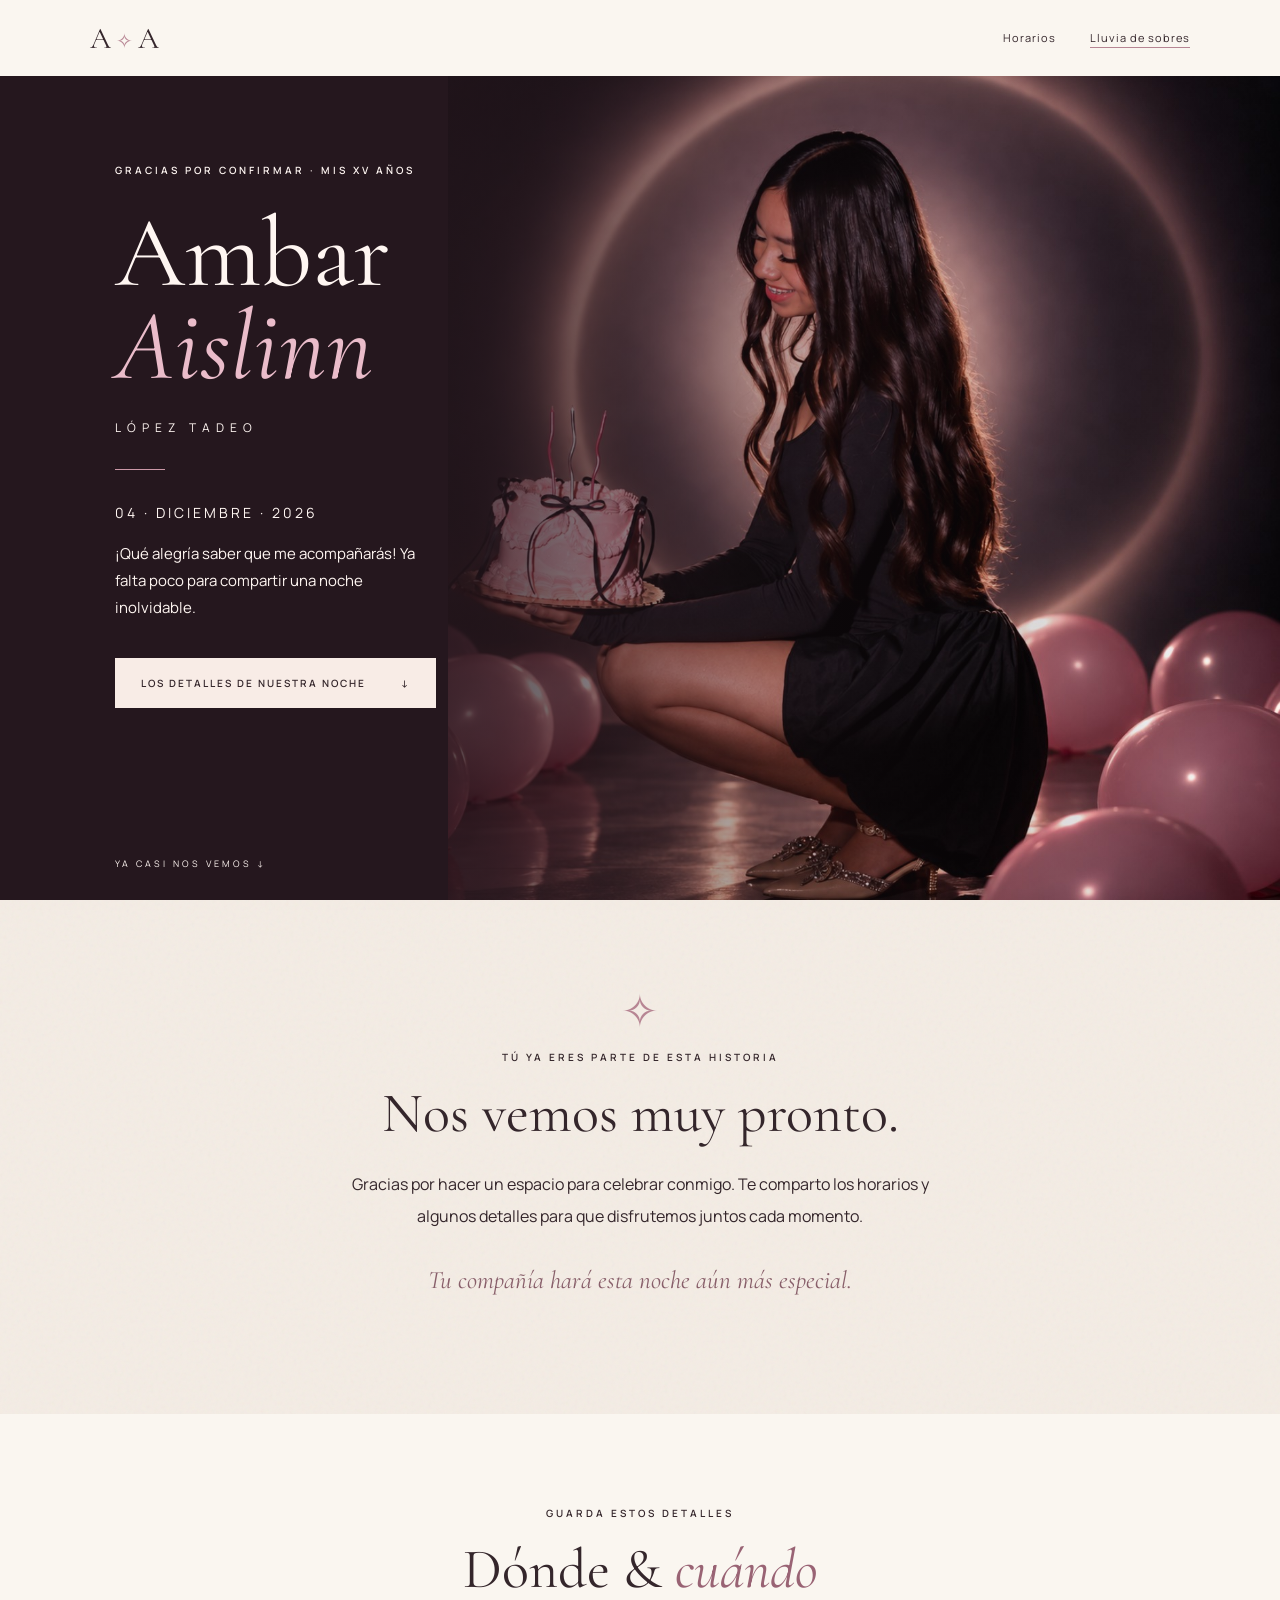
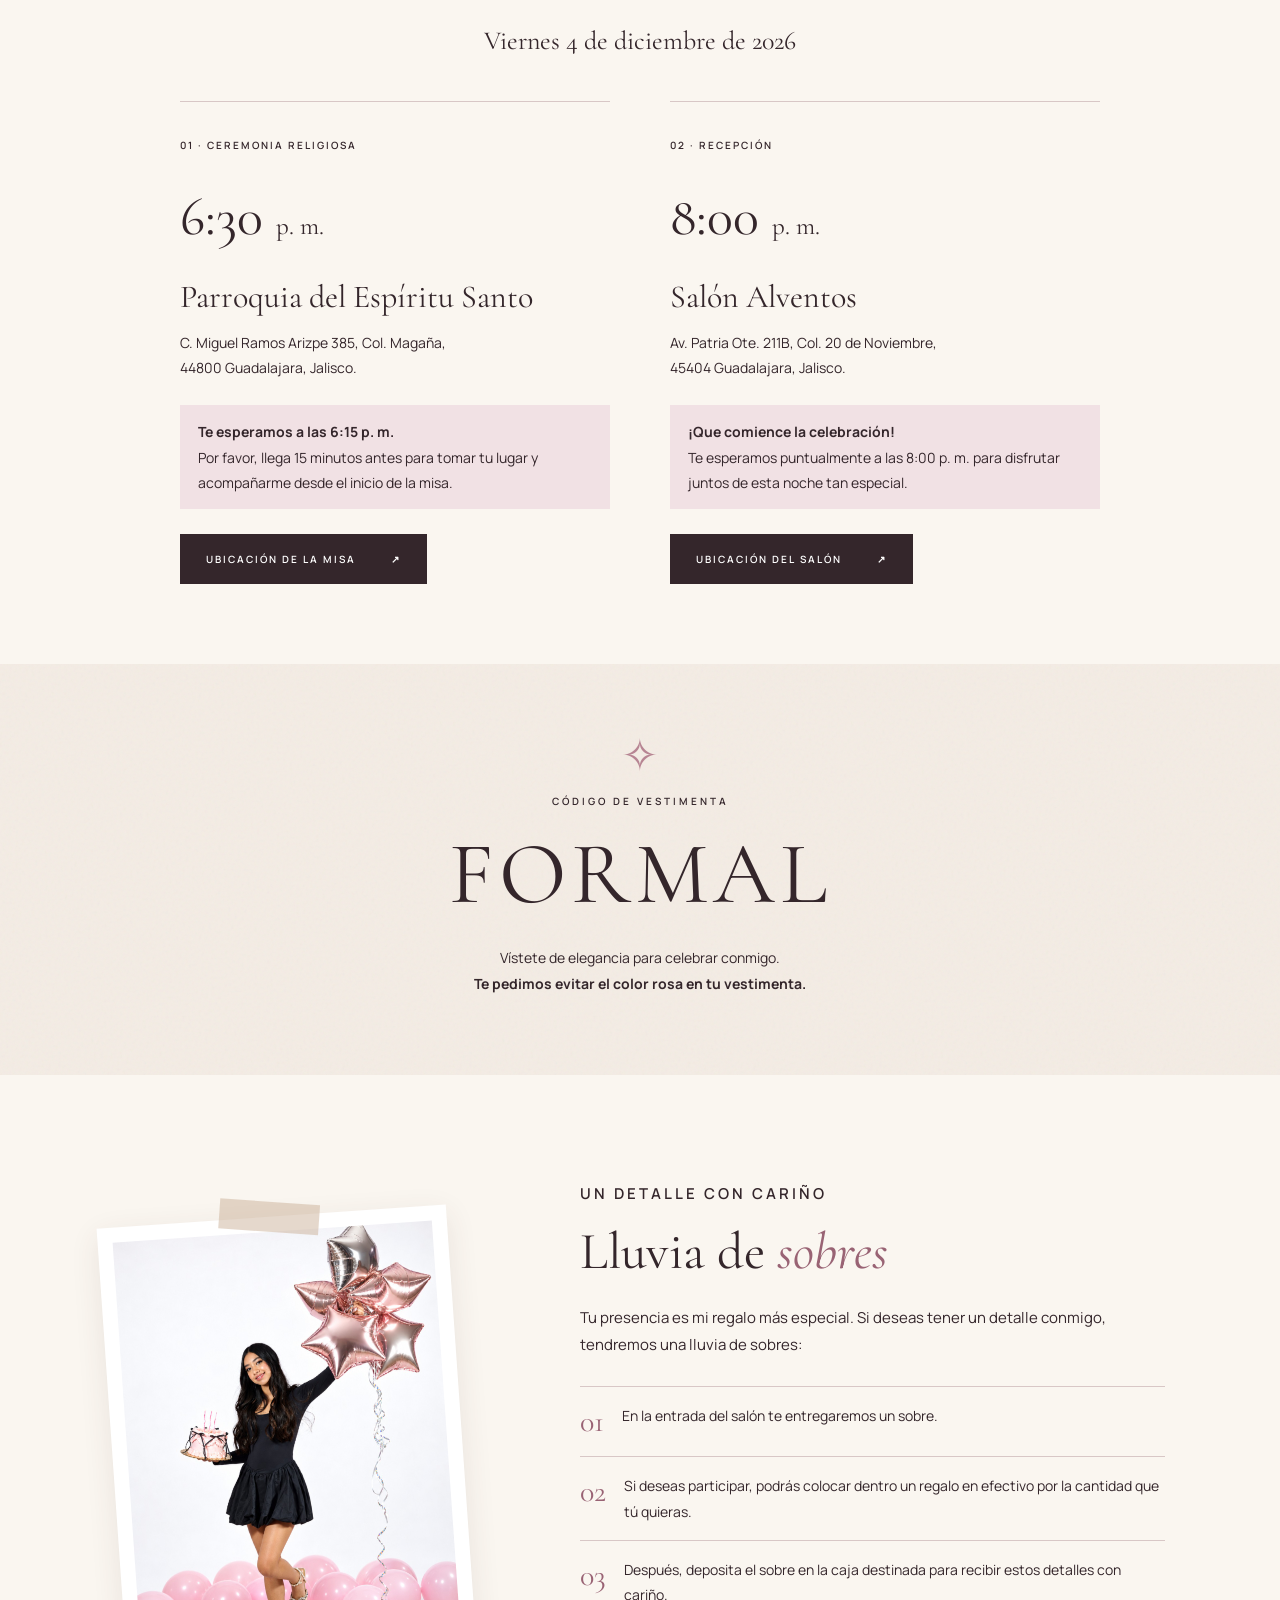
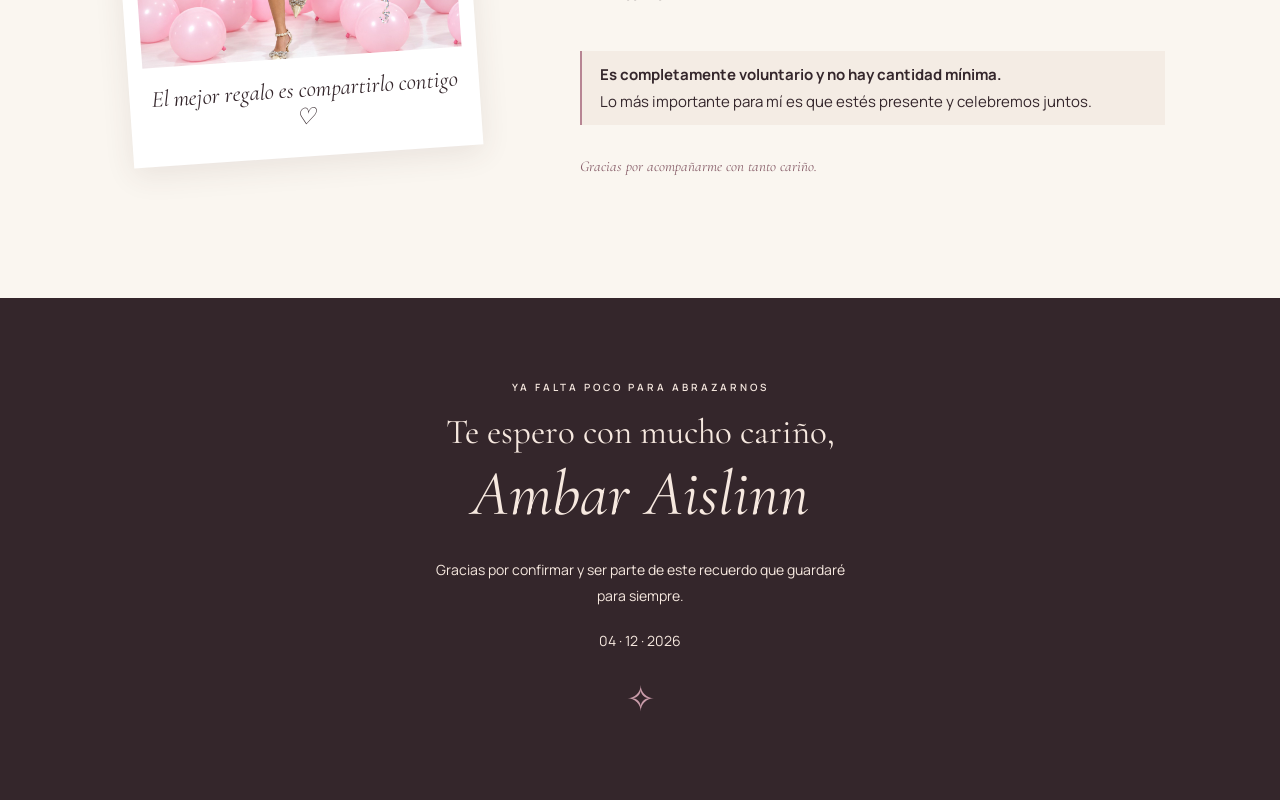
==== confirmados.html @ 18420cc1 "Agrega página independiente con detalles para invitados confirmados" ====
<!doctype html>
<html lang="es">
<head>
<meta charset="utf-8">
<meta name="viewport" content="width=device-width,initial-scale=1">
<title>Ya falta poco · XV de Ambar Aislinn</title>
<meta name="description" content="Gracias por confirmar. Horarios, ubicaciones y detalles para acompañar a Ambar Aislinn el 4 de diciembre de 2026.">
<meta name="robots" content="noindex,nofollow">
<link rel="stylesheet" href="style.css">
<style>
.hero{min-height:680px;max-height:900px}.hero-copy{padding-top:75px}.hero h1{font-size:100px}.hero-note{max-width:320px;font-size:15px}.guide-intro{max-width:620px;margin:auto}.schedule{max-width:1100px;margin:auto;padding:80px 7%}.schedule-heading{text-align:center}.venues{display:grid;grid-template-columns:1fr 1fr;gap:60px;margin-top:45px}.venue{border-top:1px solid #d8c7c6;padding-top:24px}.time{font:54px/1.1 'Cormorant Garamond',Georgia,serif;margin:14px 0}.time span{font-size:25px}.arrival{background:#f1e1e4;padding:14px 18px;margin:25px 0}.dress{padding:65px 24px;text-align:center}.dress h2{font-size:clamp(58px,10vw,88px);letter-spacing:5px}.envelopes{display:grid;grid-template-columns:.8fr 1.2fr;align-items:center;gap:75px;padding:90px max(7%,calc((100vw - 1050px)/2))}.envelopes h2{font-size:52px}.envelopes .polaroid{max-width:350px}.envelope-copy p{font-size:15px}.steps{list-style:none;padding:0;margin:28px 0;counter-reset:step}.steps li{counter-increment:step;display:flex;gap:18px;padding:16px 0;border-top:1px solid #d8c7c6}.steps li:before{content:'0' counter(step);font:30px 'Cormorant Garamond',Georgia,serif;color:#996374}.voluntary{border-left:2px solid #b78593;padding:10px 18px;background:#f4ece4}.closing-note{max-width:420px;margin:20px auto}.skip{position:absolute;left:10px;top:-100px;z-index:10;background:#fff;padding:10px}.skip:focus{top:10px}
@media(max-width:700px){nav a:first-child{display:inline}.hero{min-height:740px}.hero h1{font-size:76px}.hero-copy{padding:0 8%;bottom:75px}.hero-note{font-size:14px}.schedule{padding:60px 25px}.venues{grid-template-columns:1fr;gap:35px;margin-top:30px}.schedule h2{font-size:43px}.envelopes{grid-template-columns:1fr;padding:65px 25px;gap:55px}.envelopes h2{font-size:44px}.envelopes .polaroid{max-width:270px}.envelope-copy{text-align:left}.dress{padding:55px 24px}.hero .date{letter-spacing:2px}}
</style>
</head>
<body>
<a href="#contenido" class="skip">Saltar al contenido</a>
<header><a class="monogram" href="#inicio" aria-label="Ambar Aislinn, inicio">A<span aria-hidden="true">✧</span>A</a><nav aria-label="Detalles de la celebración"><a href="#horarios">Horarios</a><a href="#sobres">Lluvia de sobres</a></nav></header>
<main id="contenido">
<section class="hero" id="inicio">
<img src="assets/new-02-139442.png" alt="Ambar con su pastel de cumpleaños entre globos rosas" fetchpriority="high">
<div class="hero-shade"></div>
<div class="hero-copy"><p class="eyebrow">GRACIAS POR CONFIRMAR · MIS XV AÑOS</p><h1>Ambar<br><i>Aislinn</i></h1><p class="surname">LÓPEZ TADEO</p><div class="rule"></div><p class="date">04 · DICIEMBRE · 2026</p><p class="hero-note">¡Qué alegría saber que me acompañarás! Ya falta poco para compartir una noche inolvidable.</p><a class="button pale" href="#horarios">LOS DETALLES DE NUESTRA NOCHE <span aria-hidden="true">↓</span></a></div>
<a class="scroll" href="#bienvenida">YA CASI NOS VEMOS ↓</a>
</section>
<section class="intro paper" id="bienvenida"><div class="guide-intro"><span class="star" aria-hidden="true">✧</span><p class="eyebrow">TÚ YA ERES PARTE DE ESTA HISTORIA</p><h2>Nos vemos muy pronto.</h2><p class="prose">Gracias por hacer un espacio para celebrar conmigo. Te comparto los horarios y algunos detalles para que disfrutemos juntos cada momento.</p><p class="hand">Tu compañía hará esta noche aún más especial.</p></div></section>
<section class="schedule" id="horarios" aria-labelledby="horarios-title">
<div class="schedule-heading"><p class="eyebrow">GUARDA ESTOS DETALLES</p><h2 id="horarios-title">Dónde &amp; <i>cuándo</i></h2><p class="big-date">Viernes 4 de diciembre de 2026</p></div>
<div class="venues">
<article class="venue"><p class="eyebrow">01 · CEREMONIA RELIGIOSA</p><p class="time">6:30 <span>p. m.</span></p><h3>Parroquia del Espíritu Santo</h3><p>C. Miguel Ramos Arizpe 385, Col. Magaña,<br>44800 Guadalajara, Jalisco.</p><p class="arrival"><strong>Te esperamos a las 6:15 p. m.</strong><br>Por favor, llega 15 minutos antes para tomar tu lugar y acompañarme desde el inicio de la misa.</p><a class="button dark" href="https://maps.app.goo.gl/hG8f8bW8Mpdmwea76?g_st=iwb" target="_blank" rel="noopener noreferrer" aria-label="Ver ubicación de la Parroquia del Espíritu Santo">UBICACIÓN DE LA MISA <span aria-hidden="true">↗</span></a></article>
<article class="venue"><p class="eyebrow">02 · RECEPCIÓN</p><p class="time">8:00 <span>p. m.</span></p><h3>Salón Alventos</h3><p>Av. Patria Ote. 211B, Col. 20 de Noviembre,<br>45404 Guadalajara, Jalisco.</p><p class="arrival"><strong>¡Que comience la celebración!</strong><br>Te esperamos puntualmente a las 8:00 p. m. para disfrutar juntos de esta noche tan especial.</p><a class="button dark" href="https://maps.app.goo.gl/Tyvag7RxmKfdYtEX9?g_st=ac" target="_blank" rel="noopener noreferrer" aria-label="Ver ubicación del Salón Alventos">UBICACIÓN DEL SALÓN <span aria-hidden="true">↗</span></a></article>
</div></section>
<section class="dress paper" aria-labelledby="dress-title"><span class="star" aria-hidden="true">✧</span><p class="eyebrow">CÓDIGO DE VESTIMENTA</p><h2 id="dress-title">FORMAL</h2><p>Vístete de elegancia para celebrar conmigo.<br><strong>Te pedimos evitar el color rosa en tu vestimenta.</strong></p></section>
<section class="envelopes" id="sobres" aria-labelledby="sobres-title">
<div class="polaroid"><img src="assets/new-06-139444.png" alt="Ambar con su pastel y globos de estrellas" loading="lazy"><span>El mejor regalo es compartirlo contigo ♡</span></div>
<div class="envelope-copy"><p class="eyebrow">UN DETALLE CON CARIÑO</p><h2 id="sobres-title">Lluvia de <i>sobres</i></h2><p>Tu presencia es mi regalo más especial. Si deseas tener un detalle conmigo, tendremos una lluvia de sobres:</p>
<ol class="steps"><li><span>En la entrada del salón te entregaremos un sobre.</span></li><li><span>Si deseas participar, podrás colocar dentro un regalo en efectivo por la cantidad que tú quieras.</span></li><li><span>Después, deposita el sobre en la caja destinada para recibir estos detalles con cariño.</span></li></ol>
<p class="voluntary"><strong>Es completamente voluntario y no hay cantidad mínima.</strong><br>Lo más importante para mí es que estés presente y celebremos juntos.</p>
<p class="hand">Gracias por acompañarme con tanto cariño.</p></div>
</section>
<footer><p class="eyebrow">YA FALTA POCO PARA ABRAZARNOS</p><h2>Te espero con mucho cariño,</h2><p class="signature">Ambar Aislinn</p><p class="closing-note">Gracias por confirmar y ser parte de este recuerdo que guardaré para siempre.</p><p>04 · 12 · 2026</p><span aria-hidden="true">✧</span></footer>
</main>
</body>
</html>
---- style.css ----
@import url('https://fonts.googleapis.com/css2?family=Cormorant+Garamond:ital,wght@0,400;0,500;0,600;1,400;1,500&family=Manrope:wght@400;500;600&display=swap');
:root{--ink:#34262b;--rose:#b78593;--cream:#faf6f0;--pink:#f1e1e4}*{box-sizing:border-box}html{scroll-behavior:smooth;scroll-padding-top:70px}body{margin:0;background:var(--cream);color:var(--ink);font:14px/1.8 'Manrope',sans-serif}a{color:inherit;text-decoration:none}button,input,textarea{font:inherit}button,a,input,textarea{outline-offset:5px}button{cursor:pointer}header{height:76px;display:flex;align-items:center;justify-content:space-between;padding:0 7%;background:var(--cream)}.monogram{font:30px 'Cormorant Garamond',Georgia,serif}.monogram span{font-size:20px;color:var(--rose);padding:0 5px}nav{display:flex;gap:34px;font-size:11px;letter-spacing:1px}nav a:last-child{border-bottom:1px solid var(--rose)}.hero{min-height:800px;height:calc(100svh - 76px);max-height:1100px;position:relative;background:#25171e;color:#fff6f2;overflow:hidden}.hero>img{position:absolute;width:65%;height:100%;right:0;object-fit:cover;object-position:center 40%}.hero-shade{position:absolute;inset:0;background:linear-gradient(90deg,#25171e 4%,#25171ef5 25%,#25171e55 60%,transparent)}.hero-copy{position:relative;z-index:1;padding:90px 9%;width:65%}.eyebrow{font-size:10px;letter-spacing:3px;font-weight:600}.hero h1{font:110px/.93 'Cormorant Garamond',Georgia,serif;margin:28px 0 24px;font-weight:400}.hero h1 i{font-weight:400;color:#eabcca}.surname{letter-spacing:6px;font-size:12px}.rule{width:50px;height:1px;background:#cb98a7;margin:30px 0}.date{letter-spacing:3px}.button{padding:15px 25px;display:inline-flex;align-items:center;justify-content:space-between;gap:35px;font-size:10px;letter-spacing:2px;font-weight:600;border:1px solid transparent;transition:transform .2s,background .2s}.button:hover{transform:translateY(-2px)}.pale{background:#f8ece6;color:var(--ink);margin-top:22px}.dark{background:var(--ink);color:#fff}.scroll{position:absolute;bottom:28px;left:9%;font-size:9px;letter-spacing:3px}.paper{background-color:#f4ece4;background-image:url("data:image/svg+xml,%3Csvg viewBox='0 0 180 180' xmlns='http://www.w3.org/2000/svg'%3E%3Cfilter id='n'%3E%3CfeTurbulence type='fractalNoise' baseFrequency='.7' numOctaves='3' stitchTiles='stitch'/%3E%3C/filter%3E%3Cpath filter='url(%23n)' opacity='.05' d='M0 0h180v180H0z'/%3E%3C/svg%3E")}.intro{text-align:center;padding:85px 20px}.star{font:45px Georgia;color:var(--rose)}h2{font:56px/1.05 'Cormorant Garamond',Georgia,serif;font-weight:400;margin:18px 0 25px}h2 i{color:#996374}.prose{font-size:16px;line-height:2}.hand{font:italic 25px/1.5 'Cormorant Garamond',Georgia,serif;color:#885f6a;margin:30px 0}.countdown{display:flex;justify-content:center;align-items:center;gap:28px;margin:42px 0 24px}.countdown strong{display:block;font:52px 'Cormorant Garamond',Georgia,serif}.countdown span,.tiny{font-size:9px;letter-spacing:2px}.countdown b{font-weight:400;color:#ae8690}.details{padding:110px max(7%,calc((100vw - 1050px)/2));display:grid;grid-template-columns:1fr 1fr;gap:100px;align-items:center}.polaroid{padding:15px 15px 25px;background:white;box-shadow:0 8px 30px #4e303719;transform:rotate(-4deg);position:relative}.polaroid:before{content:'';position:absolute;top:-15px;left:35%;width:100px;height:30px;background:#cbb19a80;transform:rotate(8deg)}.polaroid img{width:100%;display:block;aspect-ratio:3/4;object-fit:cover}.polaroid span{display:block;text-align:center;font:italic 23px 'Cormorant Garamond',Georgia,serif;padding-top:18px}.big-date{font:26px 'Cormorant Garamond',Georgia,serif}.line{height:1px;background:#d8c7c6;margin:27px 0}.text-link{display:block;border:0;background:transparent;text-decoration:underline;text-underline-offset:5px;font-size:12px;margin-top:20px}.little-details{display:flex;align-items:center;justify-content:center;gap:75px;text-align:center;padding:65px 25px}.little-details h2{font-size:42px}.icon{font:40px Georgia;color:#9e7180}.divider{height:150px;width:1px;background:#d6bdc4}.album{padding:90px max(7%,calc((100vw - 1100px)/2))}.album-title{display:flex;justify-content:space-between;align-items:end;gap:30px;margin-bottom:35px}.album-title>p{font-size:12px}.gallery{display:grid;grid-template-columns:1fr 1fr 1fr;gap:24px}.photo{padding:10px 10px 18px;background:#fff;border:0;box-shadow:0 4px 15px #39232c12;text-align:left;min-width:0}.photo img{width:100%;height:230px;object-fit:cover;display:block}.photo span{display:block;font:italic 20px 'Cormorant Garamond',Georgia,serif;margin-top:13px}.photo.tall{grid-row:span 2;transform:rotate(-2deg)}.photo.tall img{height:520px;object-position:center}.photo.wide{grid-column:span 2;transform:rotate(1deg)}.photo.wide img{height:225px;object-position:center 45%}.album>.tiny{text-align:center;margin:30px}.rsvp{padding:90px max(7%,calc((100vw - 1050px)/2));display:grid;grid-template-columns:1fr 1fr;gap:80px}.rsvp h2{font-size:62px}.small-note{font-size:12px;max-width:320px;opacity:.75}.rsvp form{background:#fff9f5;padding:32px;border:1px solid #ddc8ca}label,legend{display:block;font-size:9px;letter-spacing:1.5px;margin-bottom:10px}label span{font-size:8px;color:#896e76}input,textarea{width:100%;background:transparent;border:1px solid #d5bfc5;padding:12px;color:var(--ink);border-radius:0}fieldset{border:0;padding:0;margin:22px 0}.choices{display:flex;gap:10px}.choices label{flex:1;cursor:pointer;margin:0;position:relative}.choices input{position:absolute;opacity:0;width:1px}.choices span{display:block;padding:12px 5px;text-align:center;border:1px solid #d5bfc5;font-size:10px;letter-spacing:0}.choices input:checked+span{background:var(--pink);border-color:#966777;color:var(--ink)}.choices input:focus-visible+span{outline:2px solid var(--ink)}form .button{width:100%;margin:22px 0 12px}form .tiny{letter-spacing:.6px;font-size:8px}#response{margin-top:20px}#status{font-size:12px}footer{text-align:center;background:#34262b;color:#f6e8df;padding:70px 20px}footer h2{font-size:35px;margin-bottom:0}.signature{font:italic 64px 'Cormorant Garamond',Georgia,serif;margin:5px 0 25px}footer>span{font-size:35px;color:#ca9caa}dialog{padding:12px;background:#fff7f2;border:0;max-width:95vw;max-height:95svh}dialog::backdrop{background:#160d12e8}dialog img{max-width:88vw;max-height:83svh;display:block;object-fit:contain}#close{position:absolute;right:15px;top:15px;background:#fff;border:0;border-radius:50%;width:38px;height:38px;font-size:26px}@media(max-width:700px){header{height:62px;padding:0 6%}nav{gap:20px;font-size:10px}nav a:first-child{display:none}.hero{min-height:760px;height:calc(100svh - 62px);max-height:950px}.hero>img{width:100%;object-position:57% 35%}.hero-shade{background:linear-gradient(0deg,#21151bf5 0%,#21151b80 40%,#21151b10 78%)}.hero-copy{width:100%;position:absolute;bottom:75px;padding:0 8%}.hero-copy>.eyebrow{font-size:8px;letter-spacing:2px}.hero h1{font-size:77px;margin:15px 0}.surname{font-size:10px;letter-spacing:4px}.rule{margin:22px 0}.hero-copy>p{margin:8px 0}.hero .button{margin-top:20px}.intro{padding:65px 22px}h2{font-size:42px}.intro .eyebrow{font-size:8px}.prose{font-size:14px}.countdown{gap:14px}.countdown strong{font-size:40px}.countdown span{font-size:8px}.details{padding:75px 30px;grid-template-columns:1fr;gap:60px}.polaroid{max-width:340px;margin:auto}.event{text-align:center}.event h2 br{display:none}.event h2 i:before{content:' '}.little-details{flex-direction:column;gap:35px}.divider{width:90px;height:1px}.album{padding:60px 22px}.album-title{display:block}.album-title h2{font-size:40px}.gallery{grid-template-columns:1fr 1fr;gap:16px}.photo.tall{grid-row:auto;grid-column:span 2}.photo.tall img{height:440px;object-fit:contain;background:#f4f1f2}.photo img{height:160px}.photo span{font-size:16px}.photo.wide img{height:230px}.rsvp{padding:60px 22px;grid-template-columns:1fr;gap:25px}.rsvp>div{text-align:center}.small-note{margin:20px auto}.rsvp h2{font-size:49px}.rsvp form{padding:24px}.signature{font-size:52px}}@media(prefers-reduced-motion:reduce){html{scroll-behavior:auto}*{transition:none!important}}
#welcome{width:min(520px,92vw);padding:35px 24px;background:#f8eee9;color:var(--ink);text-align:center;max-height:94svh}#welcome::backdrop{background:#21151bf5}.welcome-inner h2{font-size:60px}.welcome-inner .button{margin:20px auto 5px}.welcome-inner .text-link{margin:18px auto 28px}.welcome-inner .tiny{font-size:8px}#music-toggle{position:fixed;right:18px;bottom:18px;z-index:15;border:1px solid #b78593;background:#34262b;color:#fff3ee;border-radius:40px;padding:12px 18px;box-shadow:0 3px 16px #0003;font-size:12px}#music-status{position:fixed;bottom:70px;right:18px;z-index:16;max-width:260px;background:#fff5ef;padding:10px;font-size:12px}#music-status:empty{display:none}.music-credit{font-size:9px;line-height:1.8;opacity:.75;margin:30px auto 0;max-width:450px}.music-credit a{text-decoration:underline}.photo img,.photo.wide img{object-fit:contain;background:#f5f2f4}.photo.wide img{height:330px}@media(max-width:700px){.photo.wide img{height:250px}#music-toggle{right:12px;bottom:12px}.welcome-inner h2{font-size:48px}}
#music-panel{position:fixed;z-index:14;bottom:76px;right:18px;width:320px;background:#34262b;color:#fff5ef;padding:10px;box-shadow:0 5px 25px #0004;border:1px solid #b78593}#music-panel[hidden]{display:none}.music-panel-head{display:flex;justify-content:space-between;align-items:center;font-size:12px;margin-bottom:8px}#music-close{border:0;color:#fff5ef;background:transparent;font-size:25px;width:35px;height:35px}#youtube-player iframe{width:100%;height:200px;border:0;display:block}#music-panel>a{display:block;font-size:10px;padding-top:8px;text-decoration:underline}@media(max-width:370px){#music-panel{width:calc(100vw - 24px);right:12px}}

.venue h3{font:32px/1.15 "Cormorant Garamond",Georgia,serif;margin:12px 0}.venue .eyebrow{letter-spacing:2px}.venue p{line-height:1.8}

.family{display:flex;align-items:center;justify-content:center;gap:70px;text-align:center;padding:75px 24px 20px}.family h2{font-size:42px}.family p{font:26px/1.8 "Cormorant Garamond",Georgia,serif}.little-details>div{max-width:460px;flex:1}.little-details .formal-title{font-size:64px}.little-details .divider{flex-shrink:0}@media(max-width:700px){.family{flex-direction:column;gap:20px;padding:55px 22px 0}.family h2{margin-bottom:15px}.family p{font-size:25px}.little-details .formal-title{font-size:58px}}
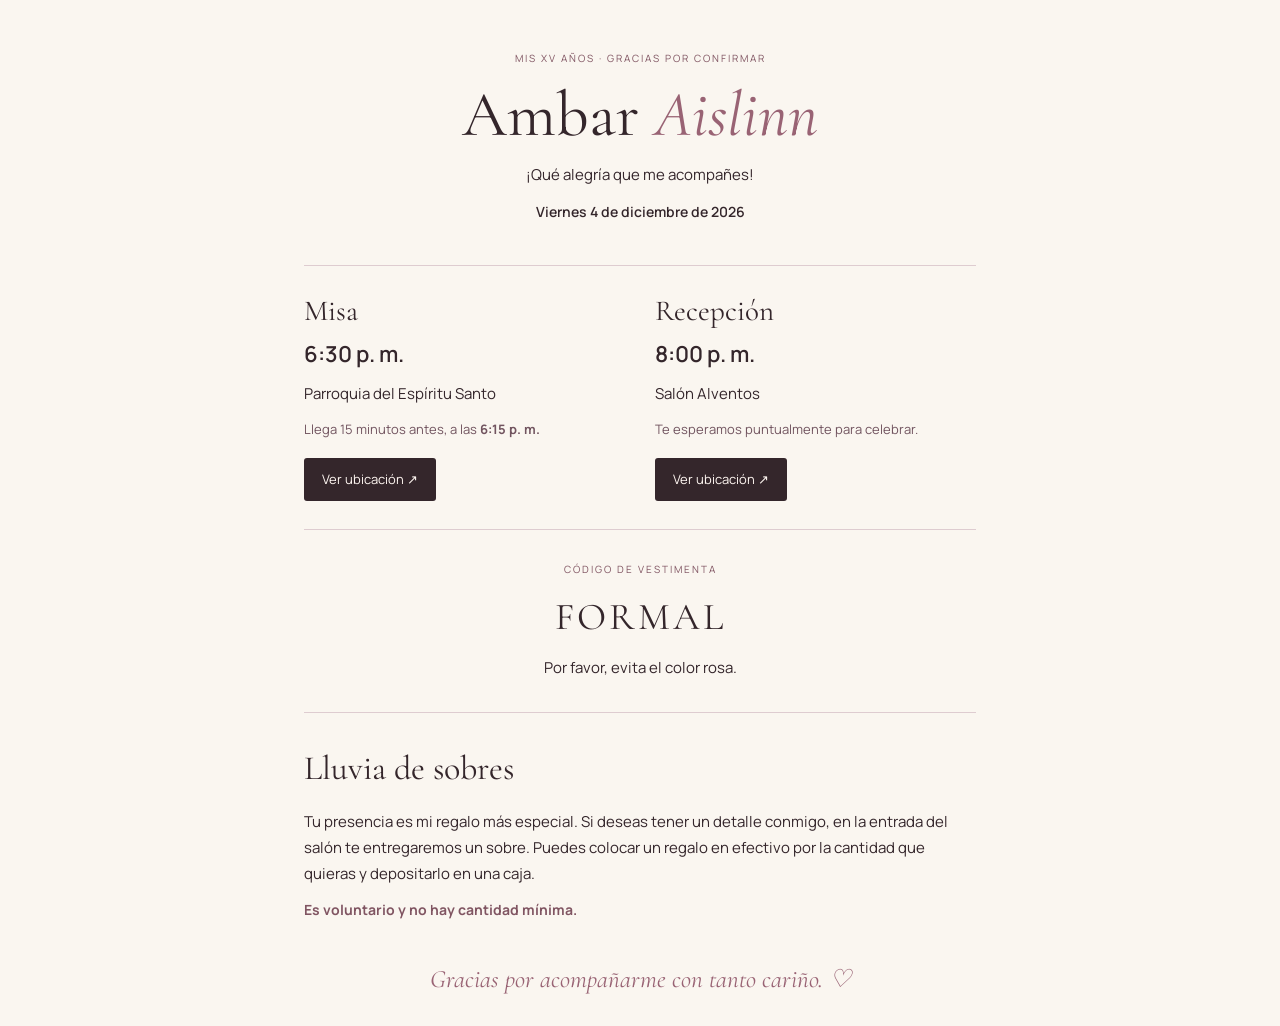
==== commit dda44fe0: "Simplifica página de confirmados conservando horarios y detalles" ====
--- a/confirmados.html
+++ b/confirmados.html
@@ -3,41 +3,49 @@
 <head>
 <meta charset="utf-8">
 <meta name="viewport" content="width=device-width,initial-scale=1">
-<title>Ya falta poco · XV de Ambar Aislinn</title>
-<meta name="description" content="Gracias por confirmar. Horarios, ubicaciones y detalles para acompañar a Ambar Aislinn el 4 de diciembre de 2026.">
+<title>Nos vemos pronto · XV de Ambar Aislinn</title>
+<meta name="description" content="Horarios, ubicaciones y detalles para los XV de Ambar Aislinn. 4 de diciembre de 2026.">
 <meta name="robots" content="noindex,nofollow">
-<link rel="stylesheet" href="style.css">
 <style>
-.hero{min-height:680px;max-height:900px}.hero-copy{padding-top:75px}.hero h1{font-size:100px}.hero-note{max-width:320px;font-size:15px}.guide-intro{max-width:620px;margin:auto}.schedule{max-width:1100px;margin:auto;padding:80px 7%}.schedule-heading{text-align:center}.venues{display:grid;grid-template-columns:1fr 1fr;gap:60px;margin-top:45px}.venue{border-top:1px solid #d8c7c6;padding-top:24px}.time{font:54px/1.1 'Cormorant Garamond',Georgia,serif;margin:14px 0}.time span{font-size:25px}.arrival{background:#f1e1e4;padding:14px 18px;margin:25px 0}.dress{padding:65px 24px;text-align:center}.dress h2{font-size:clamp(58px,10vw,88px);letter-spacing:5px}.envelopes{display:grid;grid-template-columns:.8fr 1.2fr;align-items:center;gap:75px;padding:90px max(7%,calc((100vw - 1050px)/2))}.envelopes h2{font-size:52px}.envelopes .polaroid{max-width:350px}.envelope-copy p{font-size:15px}.steps{list-style:none;padding:0;margin:28px 0;counter-reset:step}.steps li{counter-increment:step;display:flex;gap:18px;padding:16px 0;border-top:1px solid #d8c7c6}.steps li:before{content:'0' counter(step);font:30px 'Cormorant Garamond',Georgia,serif;color:#996374}.voluntary{border-left:2px solid #b78593;padding:10px 18px;background:#f4ece4}.closing-note{max-width:420px;margin:20px auto}.skip{position:absolute;left:10px;top:-100px;z-index:10;background:#fff;padding:10px}.skip:focus{top:10px}
-@media(max-width:700px){nav a:first-child{display:inline}.hero{min-height:740px}.hero h1{font-size:76px}.hero-copy{padding:0 8%;bottom:75px}.hero-note{font-size:14px}.schedule{padding:60px 25px}.venues{grid-template-columns:1fr;gap:35px;margin-top:30px}.schedule h2{font-size:43px}.envelopes{grid-template-columns:1fr;padding:65px 25px;gap:55px}.envelopes h2{font-size:44px}.envelopes .polaroid{max-width:270px}.envelope-copy{text-align:left}.dress{padding:55px 24px}.hero .date{letter-spacing:2px}}
+@import url('https://fonts.googleapis.com/css2?family=Cormorant+Garamond:ital,wght@0,400;0,500;1,400&family=Manrope:wght@400;500;600&display=swap');
+*{box-sizing:border-box}body{margin:0;background:#faf6f0;color:#34262b;font:15px/1.75 Manrope,Arial,sans-serif}main{max-width:720px;margin:auto;padding:40px 24px 24px}header{text-align:center;padding:10px 0 28px}.eyebrow{font-size:10px;letter-spacing:2px;color:#805562;margin:0 0 12px}h1,h2{font-family:'Cormorant Garamond',Georgia,serif;font-weight:400}h1{font-size:clamp(45px,9vw,64px);line-height:1.1;margin:10px 0}h1 i{color:#996374}header p{margin:12px 0}.date{font-weight:600;font-size:14px}.venues{display:grid;grid-template-columns:1fr 1fr;gap:30px;border-top:1px solid #deccd0;border-bottom:1px solid #deccd0;padding:28px 0}.venue h2{font-size:29px;line-height:1.15;margin:0 0 8px}.time{font-size:22px;font-weight:600;margin:0 0 8px}.place{margin:0 0 10px}.note{font-size:13px;margin:10px 0 18px;color:#71545f}a{display:inline-block;background:#34262b;color:#fff7f2;text-decoration:none;padding:10px 18px;font-size:13px;border-radius:3px}a:hover{background:#694754}a:focus-visible{outline:3px solid #b78593;outline-offset:4px}.dress{text-align:center;padding:26px 0;border-bottom:1px solid #deccd0}.dress h2{font-size:38px;letter-spacing:3px;margin:0}.dress p{margin:5px 0}.envelopes{padding:26px 0 10px}.envelopes h2{font-size:34px;margin:0 0 10px}.envelopes p{margin:10px 0}.voluntary{font-size:14px;color:#805562}footer{text-align:center;padding:22px 0 8px;font:italic 25px 'Cormorant Garamond',Georgia,serif;color:#996374}@media(max-width:520px){main{padding:24px 22px}.venues{grid-template-columns:1fr;gap:24px}.venue+.venue{border-top:1px solid #e8dce0;padding-top:24px}.venue h2{font-size:28px}}
 </style>
 </head>
 <body>
-<a href="#contenido" class="skip">Saltar al contenido</a>
-<header><a class="monogram" href="#inicio" aria-label="Ambar Aislinn, inicio">A<span aria-hidden="true">✧</span>A</a><nav aria-label="Detalles de la celebración"><a href="#horarios">Horarios</a><a href="#sobres">Lluvia de sobres</a></nav></header>
-<main id="contenido">
-<section class="hero" id="inicio">
-<img src="assets/new-02-139442.png" alt="Ambar con su pastel de cumpleaños entre globos rosas" fetchpriority="high">
-<div class="hero-shade"></div>
-<div class="hero-copy"><p class="eyebrow">GRACIAS POR CONFIRMAR · MIS XV AÑOS</p><h1>Ambar<br><i>Aislinn</i></h1><p class="surname">LÓPEZ TADEO</p><div class="rule"></div><p class="date">04 · DICIEMBRE · 2026</p><p class="hero-note">¡Qué alegría saber que me acompañarás! Ya falta poco para compartir una noche inolvidable.</p><a class="button pale" href="#horarios">LOS DETALLES DE NUESTRA NOCHE <span aria-hidden="true">↓</span></a></div>
-<a class="scroll" href="#bienvenida">YA CASI NOS VEMOS ↓</a>
+<main>
+<header>
+<p class="eyebrow">MIS XV AÑOS · GRACIAS POR CONFIRMAR</p>
+<h1>Ambar <i>Aislinn</i></h1>
+<p>¡Qué alegría que me acompañes!</p>
+<p class="date">Viernes 4 de diciembre de 2026</p>
+</header>
+<section class="venues" aria-label="Horarios y ubicaciones">
+<article class="venue">
+<h2>Misa</h2>
+<p class="time">6:30 p. m.</p>
+<p class="place">Parroquia del Espíritu Santo</p>
+<p class="note">Llega 15 minutos antes, a las <strong>6:15 p. m.</strong></p>
+<a href="https://maps.app.goo.gl/hG8f8bW8Mpdmwea76?g_st=iwb" target="_blank" rel="noopener noreferrer" aria-label="Ver ubicación de la Parroquia del Espíritu Santo">Ver ubicación ↗</a>
+</article>
+<article class="venue">
+<h2>Recepción</h2>
+<p class="time">8:00 p. m.</p>
+<p class="place">Salón Alventos</p>
+<p class="note">Te esperamos puntualmente para celebrar.</p>
+<a href="https://maps.app.goo.gl/Tyvag7RxmKfdYtEX9?g_st=ac" target="_blank" rel="noopener noreferrer" aria-label="Ver ubicación del Salón Alventos">Ver ubicación ↗</a>
+</article>
 </section>
-<section class="intro paper" id="bienvenida"><div class="guide-intro"><span class="star" aria-hidden="true">✧</span><p class="eyebrow">TÚ YA ERES PARTE DE ESTA HISTORIA</p><h2>Nos vemos muy pronto.</h2><p class="prose">Gracias por hacer un espacio para celebrar conmigo. Te comparto los horarios y algunos detalles para que disfrutemos juntos cada momento.</p><p class="hand">Tu compañía hará esta noche aún más especial.</p></div></section>
-<section class="schedule" id="horarios" aria-labelledby="horarios-title">
-<div class="schedule-heading"><p class="eyebrow">GUARDA ESTOS DETALLES</p><h2 id="horarios-title">Dónde &amp; <i>cuándo</i></h2><p class="big-date">Viernes 4 de diciembre de 2026</p></div>
-<div class="venues">
-<article class="venue"><p class="eyebrow">01 · CEREMONIA RELIGIOSA</p><p class="time">6:30 <span>p. m.</span></p><h3>Parroquia del Espíritu Santo</h3><p>C. Miguel Ramos Arizpe 385, Col. Magaña,<br>44800 Guadalajara, Jalisco.</p><p class="arrival"><strong>Te esperamos a las 6:15 p. m.</strong><br>Por favor, llega 15 minutos antes para tomar tu lugar y acompañarme desde el inicio de la misa.</p><a class="button dark" href="https://maps.app.goo.gl/hG8f8bW8Mpdmwea76?g_st=iwb" target="_blank" rel="noopener noreferrer" aria-label="Ver ubicación de la Parroquia del Espíritu Santo">UBICACIÓN DE LA MISA <span aria-hidden="true">↗</span></a></article>
-<article class="venue"><p class="eyebrow">02 · RECEPCIÓN</p><p class="time">8:00 <span>p. m.</span></p><h3>Salón Alventos</h3><p>Av. Patria Ote. 211B, Col. 20 de Noviembre,<br>45404 Guadalajara, Jalisco.</p><p class="arrival"><strong>¡Que comience la celebración!</strong><br>Te esperamos puntualmente a las 8:00 p. m. para disfrutar juntos de esta noche tan especial.</p><a class="button dark" href="https://maps.app.goo.gl/Tyvag7RxmKfdYtEX9?g_st=ac" target="_blank" rel="noopener noreferrer" aria-label="Ver ubicación del Salón Alventos">UBICACIÓN DEL SALÓN <span aria-hidden="true">↗</span></a></article>
-</div></section>
-<section class="dress paper" aria-labelledby="dress-title"><span class="star" aria-hidden="true">✧</span><p class="eyebrow">CÓDIGO DE VESTIMENTA</p><h2 id="dress-title">FORMAL</h2><p>Vístete de elegancia para celebrar conmigo.<br><strong>Te pedimos evitar el color rosa en tu vestimenta.</strong></p></section>
-<section class="envelopes" id="sobres" aria-labelledby="sobres-title">
-<div class="polaroid"><img src="assets/new-06-139444.png" alt="Ambar con su pastel y globos de estrellas" loading="lazy"><span>El mejor regalo es compartirlo contigo ♡</span></div>
-<div class="envelope-copy"><p class="eyebrow">UN DETALLE CON CARIÑO</p><h2 id="sobres-title">Lluvia de <i>sobres</i></h2><p>Tu presencia es mi regalo más especial. Si deseas tener un detalle conmigo, tendremos una lluvia de sobres:</p>
-<ol class="steps"><li><span>En la entrada del salón te entregaremos un sobre.</span></li><li><span>Si deseas participar, podrás colocar dentro un regalo en efectivo por la cantidad que tú quieras.</span></li><li><span>Después, deposita el sobre en la caja destinada para recibir estos detalles con cariño.</span></li></ol>
-<p class="voluntary"><strong>Es completamente voluntario y no hay cantidad mínima.</strong><br>Lo más importante para mí es que estés presente y celebremos juntos.</p>
-<p class="hand">Gracias por acompañarme con tanto cariño.</p></div>
+<section class="dress" aria-labelledby="vestimenta">
+<p class="eyebrow">CÓDIGO DE VESTIMENTA</p>
+<h2 id="vestimenta">FORMAL</h2>
+<p>Por favor, evita el color rosa.</p>
 </section>
-<footer><p class="eyebrow">YA FALTA POCO PARA ABRAZARNOS</p><h2>Te espero con mucho cariño,</h2><p class="signature">Ambar Aislinn</p><p class="closing-note">Gracias por confirmar y ser parte de este recuerdo que guardaré para siempre.</p><p>04 · 12 · 2026</p><span aria-hidden="true">✧</span></footer>
+<section class="envelopes" aria-labelledby="sobres">
+<h2 id="sobres">Lluvia de sobres</h2>
+<p>Tu presencia es mi regalo más especial. Si deseas tener un detalle conmigo, en la entrada del salón te entregaremos un sobre. Puedes colocar un regalo en efectivo por la cantidad que quieras y depositarlo en una caja.</p>
+<p class="voluntary"><strong>Es voluntario y no hay cantidad mínima.</strong></p>
+</section>
+<footer>Gracias por acompañarme con tanto cariño. ♡</footer>
 </main>
 </body>
 </html>
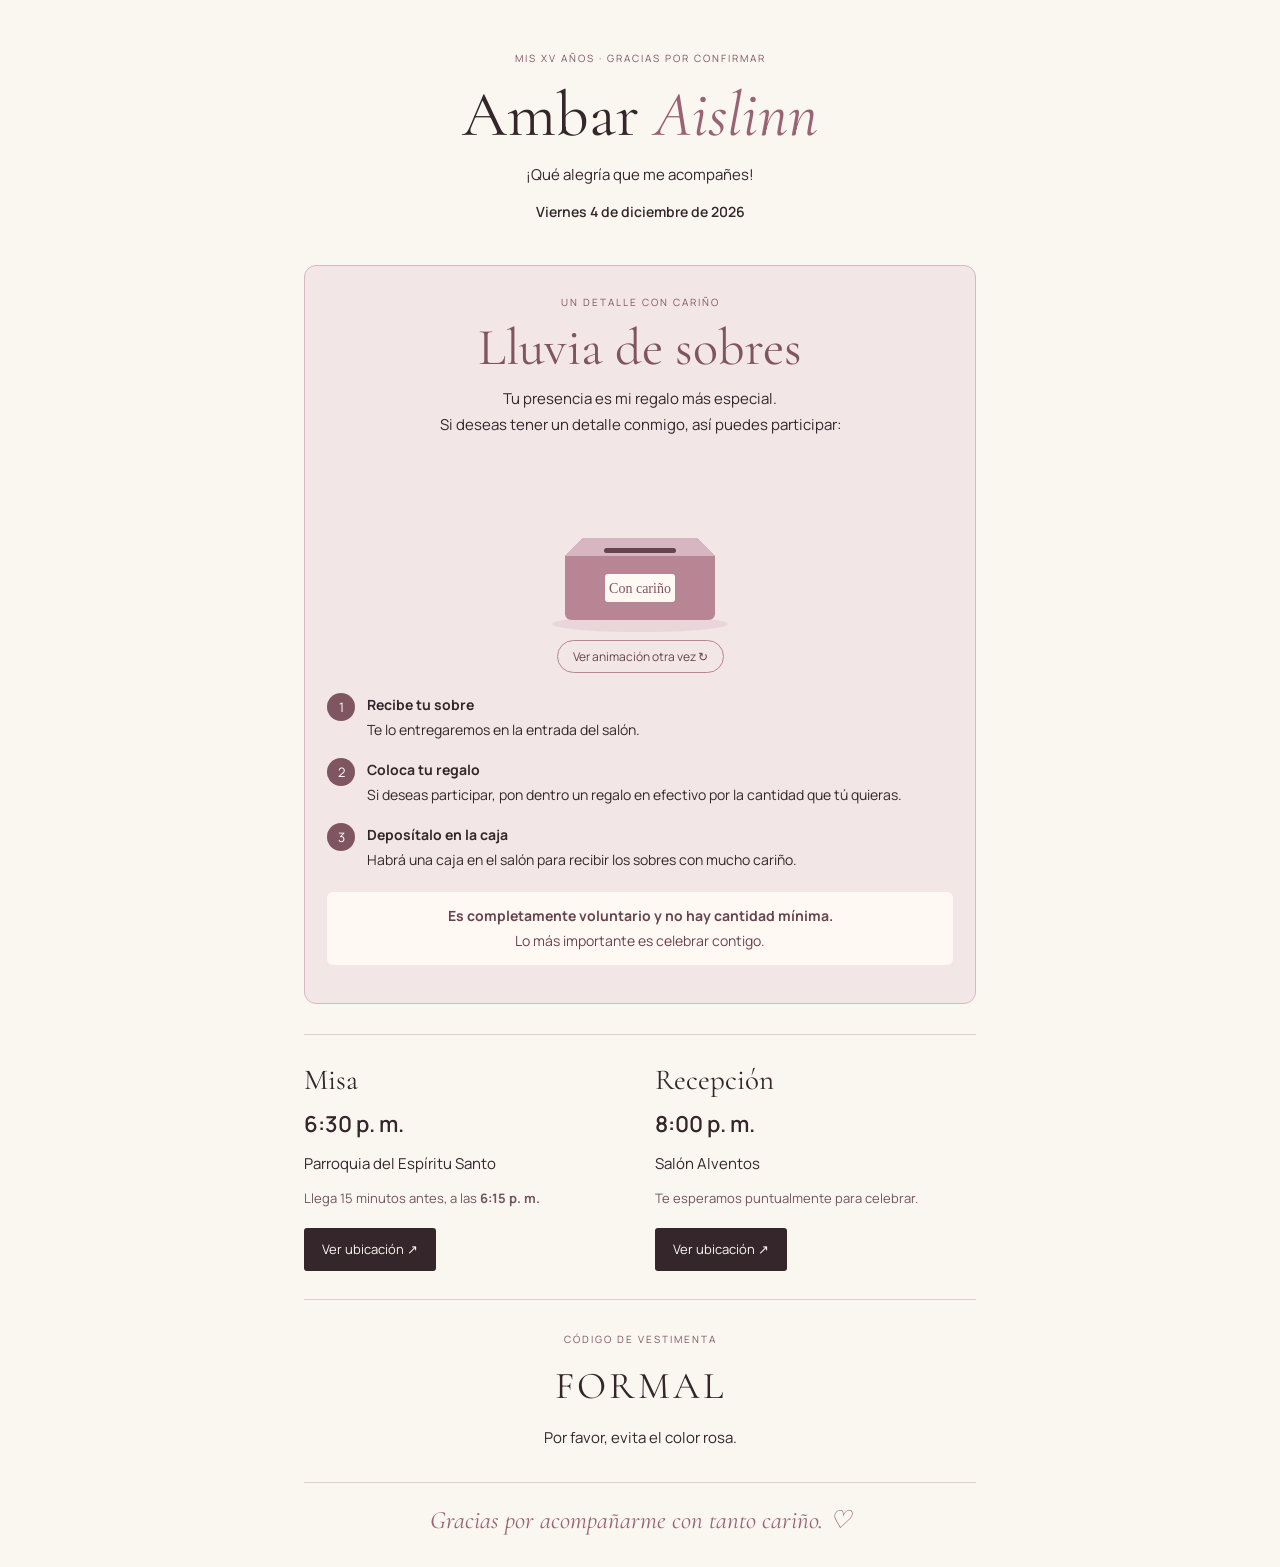
==== commit 94633fc1: "Destaca lluvia de sobres con animación y explicación en tres pasos" ====
--- a/confirmados.html
+++ b/confirmados.html
@@ -9,6 +9,22 @@
 <style>
 @import url('https://fonts.googleapis.com/css2?family=Cormorant+Garamond:ital,wght@0,400;0,500;1,400&family=Manrope:wght@400;500;600&display=swap');
 *{box-sizing:border-box}body{margin:0;background:#faf6f0;color:#34262b;font:15px/1.75 Manrope,Arial,sans-serif}main{max-width:720px;margin:auto;padding:40px 24px 24px}header{text-align:center;padding:10px 0 28px}.eyebrow{font-size:10px;letter-spacing:2px;color:#805562;margin:0 0 12px}h1,h2{font-family:'Cormorant Garamond',Georgia,serif;font-weight:400}h1{font-size:clamp(45px,9vw,64px);line-height:1.1;margin:10px 0}h1 i{color:#996374}header p{margin:12px 0}.date{font-weight:600;font-size:14px}.venues{display:grid;grid-template-columns:1fr 1fr;gap:30px;border-top:1px solid #deccd0;border-bottom:1px solid #deccd0;padding:28px 0}.venue h2{font-size:29px;line-height:1.15;margin:0 0 8px}.time{font-size:22px;font-weight:600;margin:0 0 8px}.place{margin:0 0 10px}.note{font-size:13px;margin:10px 0 18px;color:#71545f}a{display:inline-block;background:#34262b;color:#fff7f2;text-decoration:none;padding:10px 18px;font-size:13px;border-radius:3px}a:hover{background:#694754}a:focus-visible{outline:3px solid #b78593;outline-offset:4px}.dress{text-align:center;padding:26px 0;border-bottom:1px solid #deccd0}.dress h2{font-size:38px;letter-spacing:3px;margin:0}.dress p{margin:5px 0}.envelopes{padding:26px 0 10px}.envelopes h2{font-size:34px;margin:0 0 10px}.envelopes p{margin:10px 0}.voluntary{font-size:14px;color:#805562}footer{text-align:center;padding:22px 0 8px;font:italic 25px 'Cormorant Garamond',Georgia,serif;color:#996374}@media(max-width:520px){main{padding:24px 22px}.venues{grid-template-columns:1fr;gap:24px}.venue+.venue{border-top:1px solid #e8dce0;padding-top:24px}.venue h2{font-size:28px}}
+
+.envelopes{margin:0 0 30px;padding:28px 22px;background:#f3e6e6;border:1px solid #d7b8c2;border-radius:12px;text-align:center}
+.envelopes h2{font-size:clamp(38px,8vw,52px);line-height:1.05;color:#805562}
+.envelopes .eyebrow{margin:0 0 10px}.envelope-scene{display:block;width:100%;max-width:300px;height:190px;margin:12px auto 0}
+.falling-envelope{animation:deposit 4.5s ease-in-out 1 both;transform-origin:150px 45px}
+.spark{animation:sparkle 4.5s ease-in-out 1 both}
+@keyframes deposit{0%,15%{transform:translateY(-8px) rotate(-10deg);opacity:0}25%,40%{transform:translateY(0) rotate(0);opacity:1}75%,100%{transform:translateY(100px) rotate(0);opacity:1}}
+@keyframes sparkle{0%,55%{opacity:0}72%{opacity:1}100%{opacity:0}}
+.steps{list-style:none;padding:0;margin:20px 0;text-align:left;counter-reset:step}
+.steps li{counter-increment:step;display:flex;align-items:flex-start;gap:12px;margin:16px 0;font-size:14px}
+.steps li:before{content:counter(step);flex:0 0 28px;height:28px;border-radius:50%;background:#805562;color:#fff;text-align:center;font-size:13px;line-height:28px}
+.steps strong{display:block}.voluntary{background:#fff8f3;border-radius:6px;padding:12px;color:#67434f}
+.replay{font:12px Manrope,Arial,sans-serif;color:#67434f;background:transparent;border:1px solid #b78593;border-radius:20px;padding:7px 15px;cursor:pointer}
+.replay:focus-visible{outline:3px solid #805562;outline-offset:3px}
+@media(prefers-reduced-motion:reduce){.falling-envelope,.spark{animation:none}.replay{display:none}}
+
 </style>
 </head>
 <body>
@@ -19,6 +35,29 @@
 <p>¡Qué alegría que me acompañes!</p>
 <p class="date">Viernes 4 de diciembre de 2026</p>
 </header>
+<section class="envelopes" aria-labelledby="sobres">
+<p class="eyebrow">UN DETALLE CON CARIÑO</p>
+<h2 id="sobres">Lluvia de sobres</h2>
+<p>Tu presencia es mi regalo más especial.<br>Si deseas tener un detalle conmigo, así puedes participar:</p>
+<svg class="envelope-scene" viewBox="0 0 300 190" aria-hidden="true" focusable="false">
+<ellipse cx="150" cy="174" rx="88" ry="8" fill="#d7b8c2" opacity=".35"/>
+<path d="M75 106 L93 88 H207 L225 106 V165 H75Z" fill="#b78593"/>
+<path d="M75 106 L93 88 H207 L225 106Z" fill="#d8b6c1"/>
+<rect x="114" y="98" width="72" height="5" rx="2.5" fill="#67434f"/>
+<g class="falling-envelope"><rect x="118" y="21" width="64" height="43" rx="3" fill="#fff8f3" stroke="#996374" stroke-width="1.5"/><path d="M119 23 L150 45 L181 23 M119 62 L141 43 M181 62 L159 43" fill="none" stroke="#b78593" stroke-width="1.5"/><path d="M150 47 C138 40 145 35 150 40 C155 35 162 40 150 47Z" fill="#996374"/></g>
+<path d="M75 108 H225 V163 Q225 170 218 170 H82 Q75 170 75 163Z" fill="#b78593"/>
+<rect x="115" y="124" width="70" height="28" rx="3" fill="#fff8f3"/>
+<text x="150" y="143" text-anchor="middle" fill="#805562" font-family="Georgia,serif" font-size="14">Con cariño</text>
+<g class="spark" fill="#996374"><path d="M55 70 l3 8 8 3-8 3-3 8-3-8-8-3 8-3Z"/><path d="M244 65 l3 8 8 3-8 3-3 8-3-8-8-3 8-3Z"/><circle cx="228" cy="40" r="3"/></g>
+</svg>
+<button class="replay" type="button" id="replay">Ver animación otra vez ↻</button>
+<ol class="steps">
+<li><span><strong>Recibe tu sobre</strong>Te lo entregaremos en la entrada del salón.</span></li>
+<li><span><strong>Coloca tu regalo</strong>Si deseas participar, pon dentro un regalo en efectivo por la cantidad que tú quieras.</span></li>
+<li><span><strong>Deposítalo en la caja</strong>Habrá una caja en el salón para recibir los sobres con mucho cariño.</span></li>
+</ol>
+<p class="voluntary"><strong>Es completamente voluntario y no hay cantidad mínima.</strong><br>Lo más importante es celebrar contigo.</p>
+</section>
 <section class="venues" aria-label="Horarios y ubicaciones">
 <article class="venue">
 <h2>Misa</h2>
@@ -40,12 +79,17 @@
 <h2 id="vestimenta">FORMAL</h2>
 <p>Por favor, evita el color rosa.</p>
 </section>
-<section class="envelopes" aria-labelledby="sobres">
-<h2 id="sobres">Lluvia de sobres</h2>
-<p>Tu presencia es mi regalo más especial. Si deseas tener un detalle conmigo, en la entrada del salón te entregaremos un sobre. Puedes colocar un regalo en efectivo por la cantidad que quieras y depositarlo en una caja.</p>
-<p class="voluntary"><strong>Es voluntario y no hay cantidad mínima.</strong></p>
-</section>
+
 <footer>Gracias por acompañarme con tanto cariño. ♡</footer>
 </main>
+<script>
+document.getElementById('replay').addEventListener('click', function () {
+  document.querySelectorAll('.falling-envelope,.spark').forEach(function (element) {
+    element.style.animation = 'none';
+    void element.getBoundingClientRect();
+    element.style.animation = '';
+  });
+});
+</script>
 </body>
 </html>
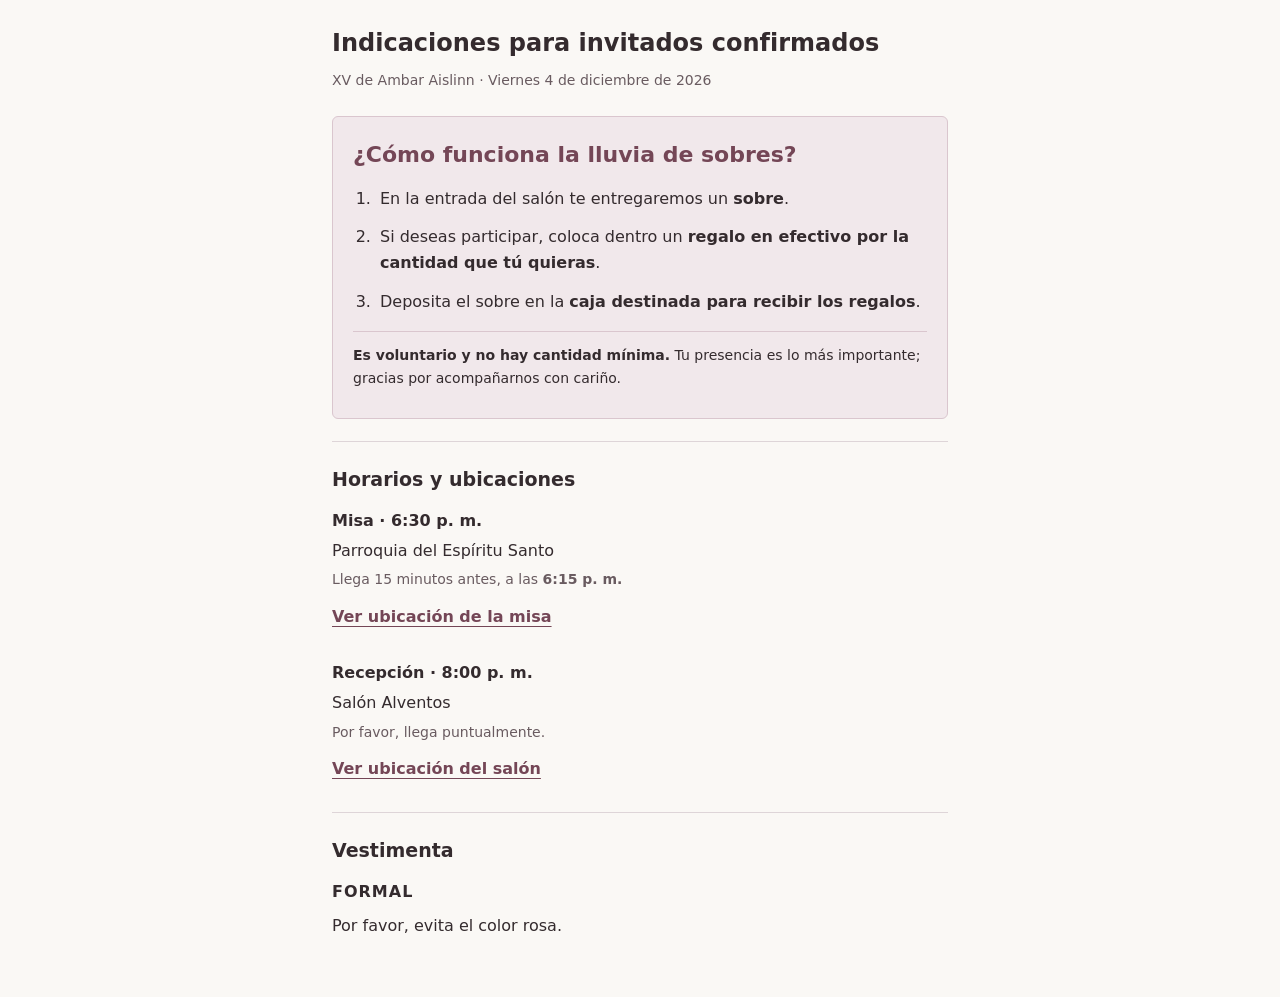
==== commit 5042664d: "Deja confirmados como hoja de instrucciones sin portada ni imágenes" ====
--- a/confirmados.html
+++ b/confirmados.html
@@ -3,93 +3,46 @@
 <head>
 <meta charset="utf-8">
 <meta name="viewport" content="width=device-width,initial-scale=1">
-<title>Nos vemos pronto · XV de Ambar Aislinn</title>
-<meta name="description" content="Horarios, ubicaciones y detalles para los XV de Ambar Aislinn. 4 de diciembre de 2026.">
+<title>Indicaciones para invitados confirmados · XV de Ambar</title>
+<meta name="description" content="Horarios, ubicaciones, vestimenta e instrucciones de la lluvia de sobres.">
 <meta name="robots" content="noindex,nofollow">
 <style>
-@import url('https://fonts.googleapis.com/css2?family=Cormorant+Garamond:ital,wght@0,400;0,500;1,400&family=Manrope:wght@400;500;600&display=swap');
-*{box-sizing:border-box}body{margin:0;background:#faf6f0;color:#34262b;font:15px/1.75 Manrope,Arial,sans-serif}main{max-width:720px;margin:auto;padding:40px 24px 24px}header{text-align:center;padding:10px 0 28px}.eyebrow{font-size:10px;letter-spacing:2px;color:#805562;margin:0 0 12px}h1,h2{font-family:'Cormorant Garamond',Georgia,serif;font-weight:400}h1{font-size:clamp(45px,9vw,64px);line-height:1.1;margin:10px 0}h1 i{color:#996374}header p{margin:12px 0}.date{font-weight:600;font-size:14px}.venues{display:grid;grid-template-columns:1fr 1fr;gap:30px;border-top:1px solid #deccd0;border-bottom:1px solid #deccd0;padding:28px 0}.venue h2{font-size:29px;line-height:1.15;margin:0 0 8px}.time{font-size:22px;font-weight:600;margin:0 0 8px}.place{margin:0 0 10px}.note{font-size:13px;margin:10px 0 18px;color:#71545f}a{display:inline-block;background:#34262b;color:#fff7f2;text-decoration:none;padding:10px 18px;font-size:13px;border-radius:3px}a:hover{background:#694754}a:focus-visible{outline:3px solid #b78593;outline-offset:4px}.dress{text-align:center;padding:26px 0;border-bottom:1px solid #deccd0}.dress h2{font-size:38px;letter-spacing:3px;margin:0}.dress p{margin:5px 0}.envelopes{padding:26px 0 10px}.envelopes h2{font-size:34px;margin:0 0 10px}.envelopes p{margin:10px 0}.voluntary{font-size:14px;color:#805562}footer{text-align:center;padding:22px 0 8px;font:italic 25px 'Cormorant Garamond',Georgia,serif;color:#996374}@media(max-width:520px){main{padding:24px 22px}.venues{grid-template-columns:1fr;gap:24px}.venue+.venue{border-top:1px solid #e8dce0;padding-top:24px}.venue h2{font-size:28px}}
-
-.envelopes{margin:0 0 30px;padding:28px 22px;background:#f3e6e6;border:1px solid #d7b8c2;border-radius:12px;text-align:center}
-.envelopes h2{font-size:clamp(38px,8vw,52px);line-height:1.05;color:#805562}
-.envelopes .eyebrow{margin:0 0 10px}.envelope-scene{display:block;width:100%;max-width:300px;height:190px;margin:12px auto 0}
-.falling-envelope{animation:deposit 4.5s ease-in-out 1 both;transform-origin:150px 45px}
-.spark{animation:sparkle 4.5s ease-in-out 1 both}
-@keyframes deposit{0%,15%{transform:translateY(-8px) rotate(-10deg);opacity:0}25%,40%{transform:translateY(0) rotate(0);opacity:1}75%,100%{transform:translateY(100px) rotate(0);opacity:1}}
-@keyframes sparkle{0%,55%{opacity:0}72%{opacity:1}100%{opacity:0}}
-.steps{list-style:none;padding:0;margin:20px 0;text-align:left;counter-reset:step}
-.steps li{counter-increment:step;display:flex;align-items:flex-start;gap:12px;margin:16px 0;font-size:14px}
-.steps li:before{content:counter(step);flex:0 0 28px;height:28px;border-radius:50%;background:#805562;color:#fff;text-align:center;font-size:13px;line-height:28px}
-.steps strong{display:block}.voluntary{background:#fff8f3;border-radius:6px;padding:12px;color:#67434f}
-.replay{font:12px Manrope,Arial,sans-serif;color:#67434f;background:transparent;border:1px solid #b78593;border-radius:20px;padding:7px 15px;cursor:pointer}
-.replay:focus-visible{outline:3px solid #805562;outline-offset:3px}
-@media(prefers-reduced-motion:reduce){.falling-envelope,.spark{animation:none}.replay{display:none}}
-
+*{box-sizing:border-box}body{margin:0;background:#faf8f5;color:#342b2e;font:16px/1.65 system-ui,-apple-system,BlinkMacSystemFont,"Segoe UI",sans-serif}main{max-width:660px;margin:auto;padding:28px 22px}h1{font-size:24px;line-height:1.3;margin:0 0 10px}h2{font-size:19px;margin:0 0 12px}p{margin:8px 0}.context{font-size:14px;color:#695b60;margin-bottom:24px}section{padding:22px 0;border-top:1px solid #ded5d8}a{color:#744656;text-underline-offset:4px;display:inline-block;padding:8px 0;font-weight:600}a:focus-visible{outline:2px solid #744656;outline-offset:4px}.schedule-item+.schedule-item{margin-top:22px}.schedule-item p{margin:4px 0}.small{font-size:14px;color:#695b60}.envelopes{background:#f1e8eb;padding:20px;border:1px solid #dac6ce;border-radius:6px;margin-bottom:22px}.envelopes h2{font-size:22px;color:#744656}ol{padding-left:23px;margin:12px 0}li{padding-left:4px;margin:12px 0}.voluntary{margin-top:16px;padding-top:12px;border-top:1px solid #dac6ce;font-size:14px}.formal{font-weight:700;letter-spacing:1px}
 </style>
 </head>
 <body>
 <main>
-<header>
-<p class="eyebrow">MIS XV AÑOS · GRACIAS POR CONFIRMAR</p>
-<h1>Ambar <i>Aislinn</i></h1>
-<p>¡Qué alegría que me acompañes!</p>
-<p class="date">Viernes 4 de diciembre de 2026</p>
-</header>
+<h1>Indicaciones para invitados confirmados</h1>
+<p class="context">XV de Ambar Aislinn · Viernes 4 de diciembre de 2026</p>
 <section class="envelopes" aria-labelledby="sobres">
-<p class="eyebrow">UN DETALLE CON CARIÑO</p>
-<h2 id="sobres">Lluvia de sobres</h2>
-<p>Tu presencia es mi regalo más especial.<br>Si deseas tener un detalle conmigo, así puedes participar:</p>
-<svg class="envelope-scene" viewBox="0 0 300 190" aria-hidden="true" focusable="false">
-<ellipse cx="150" cy="174" rx="88" ry="8" fill="#d7b8c2" opacity=".35"/>
-<path d="M75 106 L93 88 H207 L225 106 V165 H75Z" fill="#b78593"/>
-<path d="M75 106 L93 88 H207 L225 106Z" fill="#d8b6c1"/>
-<rect x="114" y="98" width="72" height="5" rx="2.5" fill="#67434f"/>
-<g class="falling-envelope"><rect x="118" y="21" width="64" height="43" rx="3" fill="#fff8f3" stroke="#996374" stroke-width="1.5"/><path d="M119 23 L150 45 L181 23 M119 62 L141 43 M181 62 L159 43" fill="none" stroke="#b78593" stroke-width="1.5"/><path d="M150 47 C138 40 145 35 150 40 C155 35 162 40 150 47Z" fill="#996374"/></g>
-<path d="M75 108 H225 V163 Q225 170 218 170 H82 Q75 170 75 163Z" fill="#b78593"/>
-<rect x="115" y="124" width="70" height="28" rx="3" fill="#fff8f3"/>
-<text x="150" y="143" text-anchor="middle" fill="#805562" font-family="Georgia,serif" font-size="14">Con cariño</text>
-<g class="spark" fill="#996374"><path d="M55 70 l3 8 8 3-8 3-3 8-3-8-8-3 8-3Z"/><path d="M244 65 l3 8 8 3-8 3-3 8-3-8-8-3 8-3Z"/><circle cx="228" cy="40" r="3"/></g>
-</svg>
-<button class="replay" type="button" id="replay">Ver animación otra vez ↻</button>
-<ol class="steps">
-<li><span><strong>Recibe tu sobre</strong>Te lo entregaremos en la entrada del salón.</span></li>
-<li><span><strong>Coloca tu regalo</strong>Si deseas participar, pon dentro un regalo en efectivo por la cantidad que tú quieras.</span></li>
-<li><span><strong>Deposítalo en la caja</strong>Habrá una caja en el salón para recibir los sobres con mucho cariño.</span></li>
+<h2 id="sobres">¿Cómo funciona la lluvia de sobres?</h2>
+<ol>
+<li>En la entrada del salón te entregaremos un <strong>sobre</strong>.</li>
+<li>Si deseas participar, coloca dentro un <strong>regalo en efectivo por la cantidad que tú quieras</strong>.</li>
+<li>Deposita el sobre en la <strong>caja destinada para recibir los regalos</strong>.</li>
 </ol>
-<p class="voluntary"><strong>Es completamente voluntario y no hay cantidad mínima.</strong><br>Lo más importante es celebrar contigo.</p>
+<p class="voluntary"><strong>Es voluntario y no hay cantidad mínima.</strong> Tu presencia es lo más importante; gracias por acompañarnos con cariño.</p>
 </section>
-<section class="venues" aria-label="Horarios y ubicaciones">
-<article class="venue">
-<h2>Misa</h2>
-<p class="time">6:30 p. m.</p>
-<p class="place">Parroquia del Espíritu Santo</p>
-<p class="note">Llega 15 minutos antes, a las <strong>6:15 p. m.</strong></p>
-<a href="https://maps.app.goo.gl/hG8f8bW8Mpdmwea76?g_st=iwb" target="_blank" rel="noopener noreferrer" aria-label="Ver ubicación de la Parroquia del Espíritu Santo">Ver ubicación ↗</a>
-</article>
-<article class="venue">
-<h2>Recepción</h2>
-<p class="time">8:00 p. m.</p>
-<p class="place">Salón Alventos</p>
-<p class="note">Te esperamos puntualmente para celebrar.</p>
-<a href="https://maps.app.goo.gl/Tyvag7RxmKfdYtEX9?g_st=ac" target="_blank" rel="noopener noreferrer" aria-label="Ver ubicación del Salón Alventos">Ver ubicación ↗</a>
-</article>
+<section aria-labelledby="horarios">
+<h2 id="horarios">Horarios y ubicaciones</h2>
+<div class="schedule-item">
+<p><strong>Misa · 6:30 p. m.</strong></p>
+<p>Parroquia del Espíritu Santo</p>
+<p class="small">Llega 15 minutos antes, a las <strong>6:15 p. m.</strong></p>
+<a href="https://maps.app.goo.gl/hG8f8bW8Mpdmwea76?g_st=iwb" target="_blank" rel="noopener noreferrer">Ver ubicación de la misa</a>
+</div>
+<div class="schedule-item">
+<p><strong>Recepción · 8:00 p. m.</strong></p>
+<p>Salón Alventos</p>
+<p class="small">Por favor, llega puntualmente.</p>
+<a href="https://maps.app.goo.gl/Tyvag7RxmKfdYtEX9?g_st=ac" target="_blank" rel="noopener noreferrer">Ver ubicación del salón</a>
+</div>
 </section>
-<section class="dress" aria-labelledby="vestimenta">
-<p class="eyebrow">CÓDIGO DE VESTIMENTA</p>
-<h2 id="vestimenta">FORMAL</h2>
+<section aria-labelledby="vestimenta">
+<h2 id="vestimenta">Vestimenta</h2>
+<p class="formal">FORMAL</p>
 <p>Por favor, evita el color rosa.</p>
 </section>
-
-<footer>Gracias por acompañarme con tanto cariño. ♡</footer>
 </main>
-<script>
-document.getElementById('replay').addEventListener('click', function () {
-  document.querySelectorAll('.falling-envelope,.spark').forEach(function (element) {
-    element.style.animation = 'none';
-    void element.getBoundingClientRect();
-    element.style.animation = '';
-  });
-});
-</script>
 </body>
 </html>
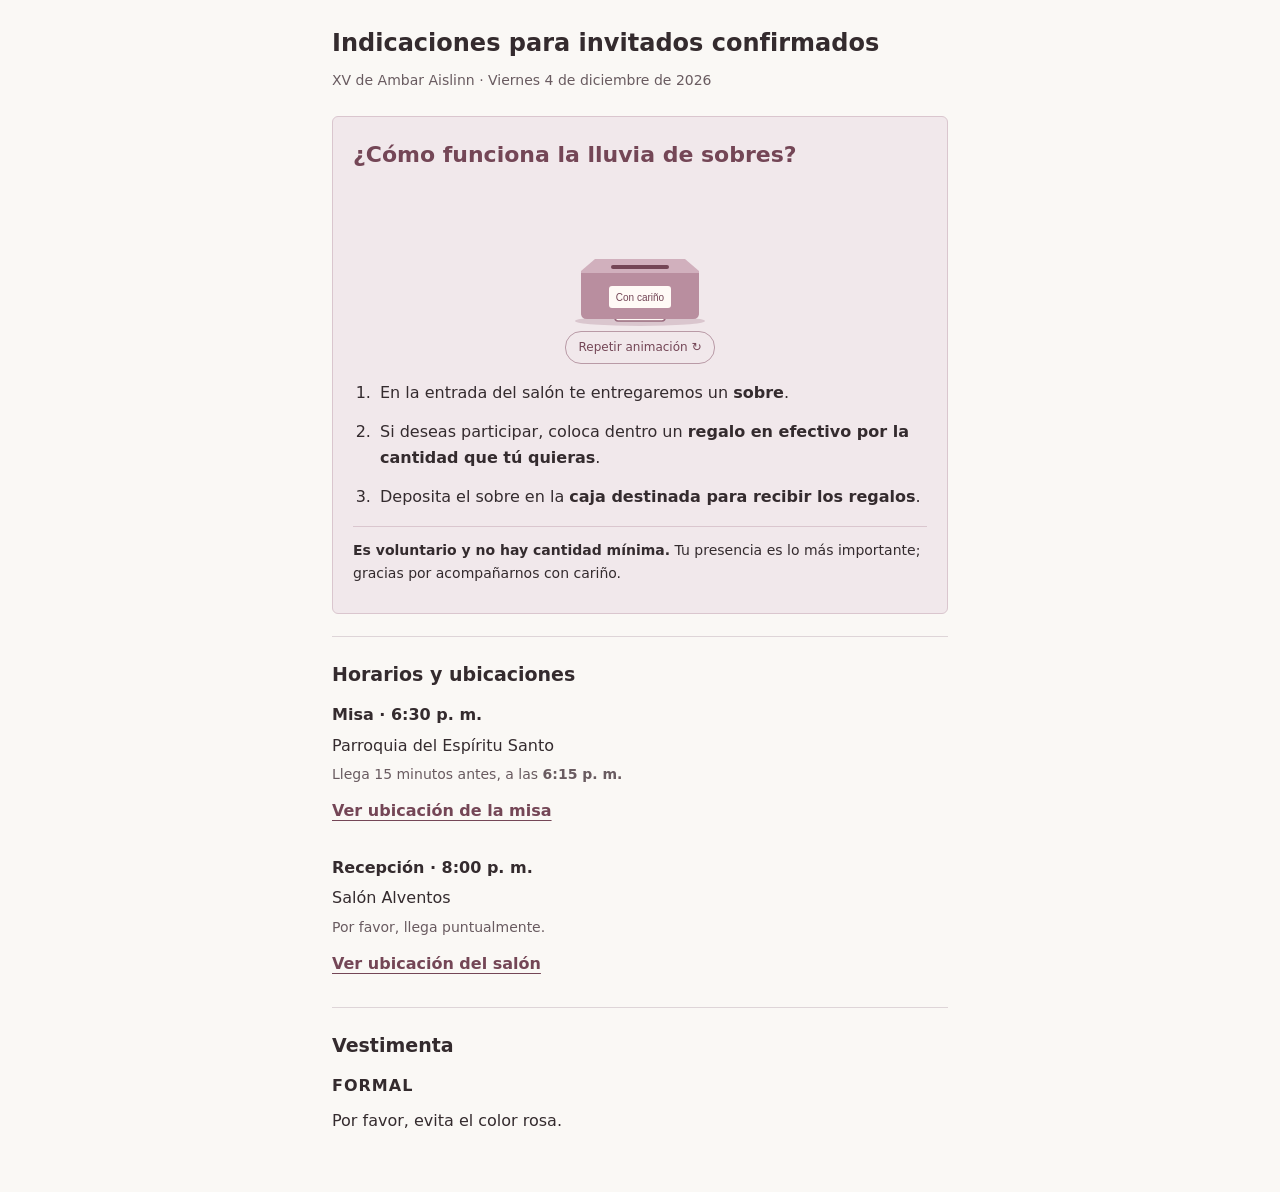
==== commit 3c5bceab: "Añade animación compacta de sobre en caja a las instrucciones" ====
--- a/confirmados.html
+++ b/confirmados.html
@@ -8,6 +8,17 @@
 <meta name="robots" content="noindex,nofollow">
 <style>
 *{box-sizing:border-box}body{margin:0;background:#faf8f5;color:#342b2e;font:16px/1.65 system-ui,-apple-system,BlinkMacSystemFont,"Segoe UI",sans-serif}main{max-width:660px;margin:auto;padding:28px 22px}h1{font-size:24px;line-height:1.3;margin:0 0 10px}h2{font-size:19px;margin:0 0 12px}p{margin:8px 0}.context{font-size:14px;color:#695b60;margin-bottom:24px}section{padding:22px 0;border-top:1px solid #ded5d8}a{color:#744656;text-underline-offset:4px;display:inline-block;padding:8px 0;font-weight:600}a:focus-visible{outline:2px solid #744656;outline-offset:4px}.schedule-item+.schedule-item{margin-top:22px}.schedule-item p{margin:4px 0}.small{font-size:14px;color:#695b60}.envelopes{background:#f1e8eb;padding:20px;border:1px solid #dac6ce;border-radius:6px;margin-bottom:22px}.envelopes h2{font-size:22px;color:#744656}ol{padding-left:23px;margin:12px 0}li{padding-left:4px;margin:12px 0}.voluntary{margin-top:16px;padding-top:12px;border-top:1px solid #dac6ce;font-size:14px}.formal{font-weight:700;letter-spacing:1px}
+
+.envelope-demo{margin:8px auto 16px;text-align:center}
+.envelope-demo svg{display:block;width:220px;max-width:100%;height:145px;margin:auto}
+.demo-envelope{transform-origin:110px 35px;animation:drop-envelope 4s ease-in-out both}
+.demo-spark{animation:gift-spark 4s ease-in-out both}
+@keyframes drop-envelope{0%{transform:translateY(-12px) rotate(-12deg);opacity:0}18%,35%{transform:translateY(0) rotate(0);opacity:1}78%,100%{transform:translateY(90px);opacity:1}}
+@keyframes gift-spark{0%,65%{opacity:0}80%{opacity:1}100%{opacity:0}}
+.demo-replay{font:inherit;font-size:12px;padding:6px 12px;border:1px solid #b99aa6;border-radius:16px;color:#744656;background:transparent;cursor:pointer}
+.demo-replay:focus-visible{outline:2px solid #744656;outline-offset:3px}
+@media(prefers-reduced-motion:reduce){.demo-envelope,.demo-spark{animation:none}.demo-spark{opacity:0}.demo-replay{display:none}}
+
 </style>
 </head>
 <body>
@@ -16,6 +27,22 @@
 <p class="context">XV de Ambar Aislinn · Viernes 4 de diciembre de 2026</p>
 <section class="envelopes" aria-labelledby="sobres">
 <h2 id="sobres">¿Cómo funciona la lluvia de sobres?</h2>
+<div class="envelope-demo">
+<svg viewBox="0 0 220 145" aria-hidden="true" focusable="false">
+<ellipse cx="110" cy="135" rx="65" ry="5" fill="#dac6ce"/>
+<path d="M51 85 L65 73 H155 L169 85 V129 H51Z" fill="#d1b0bd"/>
+<rect x="81" y="79" width="58" height="4" rx="2" fill="#744656"/>
+<g class="demo-envelope">
+<rect x="85" y="12" width="50" height="33" rx="3" fill="#fffaf6" stroke="#996b7e" stroke-width="1.5"/>
+<path d="M86 14 L110 31 L134 14 M86 43 L103 29 M134 43 L117 29" stroke="#996b7e" stroke-width="1.5" fill="none"/>
+</g>
+<path d="M51 87 H169 V127 Q169 133 163 133 H57 Q51 133 51 127Z" fill="#b98e9f"/>
+<rect x="79" y="100" width="62" height="22" rx="3" fill="#fffaf6"/>
+<text x="110" y="115" text-anchor="middle" font-family="sans-serif" font-size="10" fill="#744656">Con cariño</text>
+<g class="demo-spark" fill="#996b7e"><path d="M30 57 l3 7 7 3-7 3-3 7-3-7-7-3 7-3Z"/><path d="M187 51 l3 7 7 3-7 3-3 7-3-7-7-3 7-3Z"/></g>
+</svg>
+<button type="button" class="demo-replay">Repetir animación ↻</button>
+</div>
 <ol>
 <li>En la entrada del salón te entregaremos un <strong>sobre</strong>.</li>
 <li>Si deseas participar, coloca dentro un <strong>regalo en efectivo por la cantidad que tú quieras</strong>.</li>
@@ -44,5 +71,14 @@
 <p>Por favor, evita el color rosa.</p>
 </section>
 </main>
+<script>
+document.querySelector('.demo-replay').addEventListener('click', function () {
+  document.querySelectorAll('.demo-envelope,.demo-spark').forEach(function (element) {
+    element.style.animation = 'none';
+    void element.getBoundingClientRect();
+    element.style.animation = '';
+  });
+});
+</script>
 </body>
 </html>
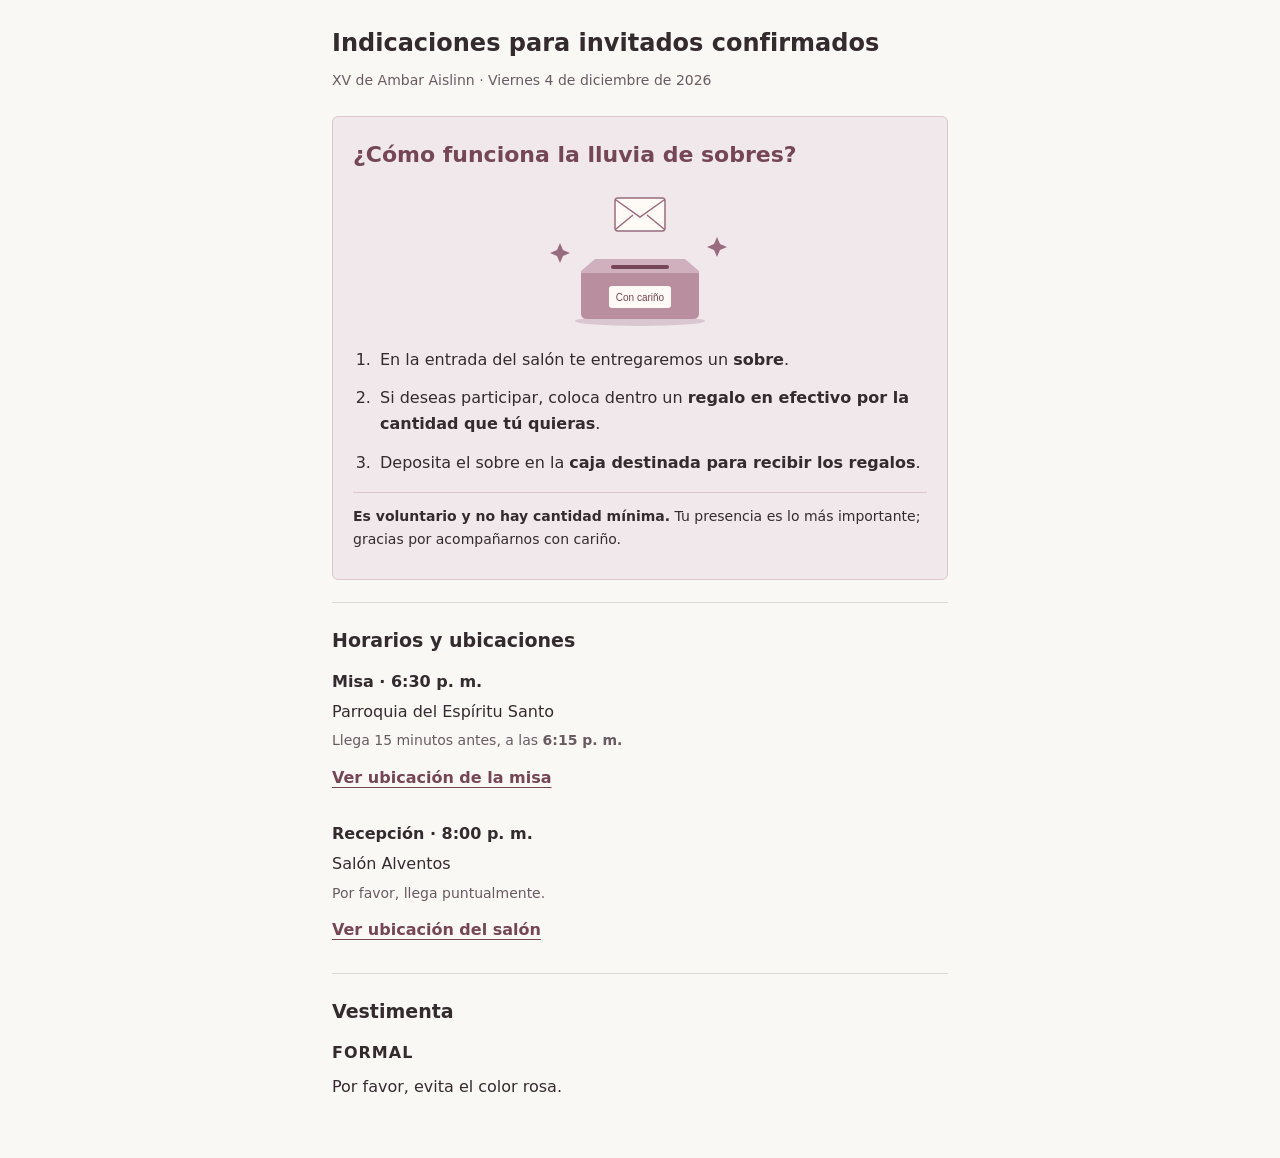
==== commit f233cf62: "Repite automáticamente la animación de sobres y elimina botón" ====
--- a/confirmados.html
+++ b/confirmados.html
@@ -11,13 +11,13 @@
 
 .envelope-demo{margin:8px auto 16px;text-align:center}
 .envelope-demo svg{display:block;width:220px;max-width:100%;height:145px;margin:auto}
-.demo-envelope{transform-origin:110px 35px;animation:drop-envelope 4s ease-in-out both}
-.demo-spark{animation:gift-spark 4s ease-in-out both}
+.demo-envelope{transform-origin:110px 35px;animation:drop-envelope 4s ease-in-out infinite}
+.demo-spark{animation:gift-spark 4s ease-in-out infinite}
 @keyframes drop-envelope{0%{transform:translateY(-12px) rotate(-12deg);opacity:0}18%,35%{transform:translateY(0) rotate(0);opacity:1}78%,100%{transform:translateY(90px);opacity:1}}
 @keyframes gift-spark{0%,65%{opacity:0}80%{opacity:1}100%{opacity:0}}
-.demo-replay{font:inherit;font-size:12px;padding:6px 12px;border:1px solid #b99aa6;border-radius:16px;color:#744656;background:transparent;cursor:pointer}
-.demo-replay:focus-visible{outline:2px solid #744656;outline-offset:3px}
-@media(prefers-reduced-motion:reduce){.demo-envelope,.demo-spark{animation:none}.demo-spark{opacity:0}.demo-replay{display:none}}
+
+
+@media(prefers-reduced-motion:reduce){.demo-envelope,.demo-spark{animation:none}.demo-spark{opacity:0}}
 
 </style>
 </head>
@@ -41,7 +41,7 @@
 <text x="110" y="115" text-anchor="middle" font-family="sans-serif" font-size="10" fill="#744656">Con cariño</text>
 <g class="demo-spark" fill="#996b7e"><path d="M30 57 l3 7 7 3-7 3-3 7-3-7-7-3 7-3Z"/><path d="M187 51 l3 7 7 3-7 3-3 7-3-7-7-3 7-3Z"/></g>
 </svg>
-<button type="button" class="demo-replay">Repetir animación ↻</button>
+
 </div>
 <ol>
 <li>En la entrada del salón te entregaremos un <strong>sobre</strong>.</li>
@@ -71,14 +71,6 @@
 <p>Por favor, evita el color rosa.</p>
 </section>
 </main>
-<script>
-document.querySelector('.demo-replay').addEventListener('click', function () {
-  document.querySelectorAll('.demo-envelope,.demo-spark').forEach(function (element) {
-    element.style.animation = 'none';
-    void element.getBoundingClientRect();
-    element.style.animation = '';
-  });
-});
-</script>
+
 </body>
 </html>
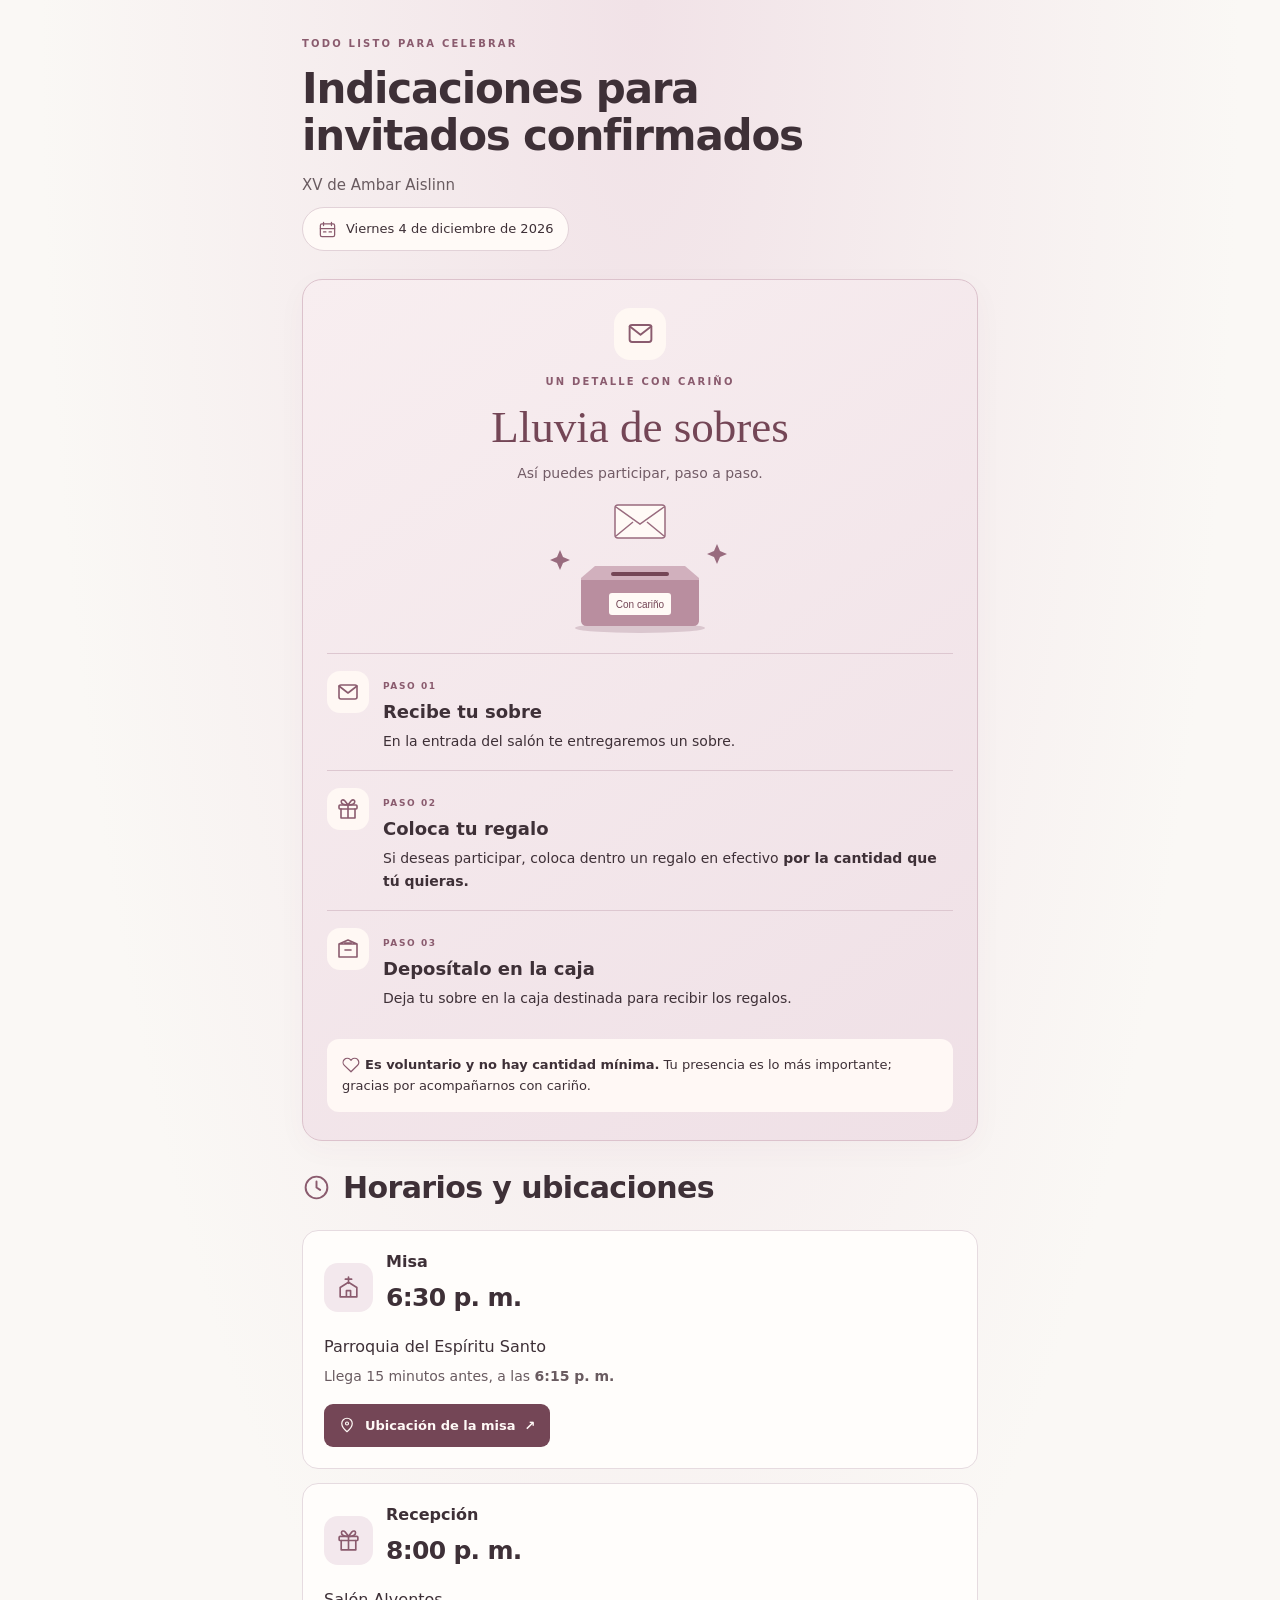
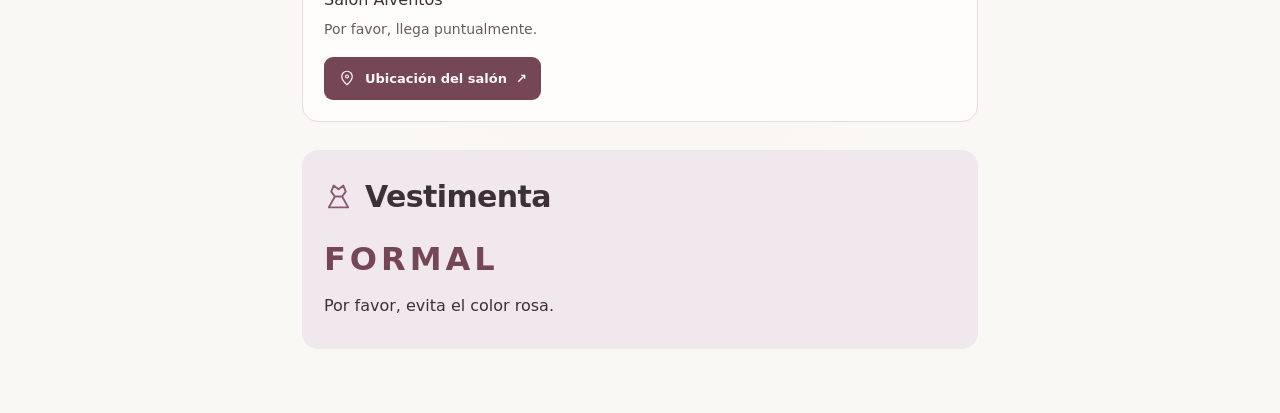
==== commit 4153b04e: "Mejora instrucciones con iconos, títulos grandes y secciones visuales" ====
--- a/confirmados.html
+++ b/confirmados.html
@@ -19,14 +19,52 @@
 
 @media(prefers-reduced-motion:reduce){.demo-envelope,.demo-spark{animation:none}.demo-spark{opacity:0}}
 
+
+body{background:radial-gradient(ellipse at top,#f1e2e7 0,transparent 600px),#faf8f5;color:#3e3037}
+main{max-width:720px;padding:36px 22px}
+.kicker{font-size:10px;letter-spacing:2.2px;font-weight:700;color:#8a5b6e;margin:0 0 12px}
+h1{font-size:clamp(29px,6.5vw,42px);letter-spacing:-1.2px;line-height:1.12;margin-bottom:14px}
+.context{margin:0 0 10px;font-size:15px}
+.icon{width:24px;height:24px;flex-shrink:0;vertical-align:middle}
+.date-chip{display:inline-flex;align-items:center;gap:9px;font-size:13px;background:#fffaf7;border:1px solid #e2d2d8;border-radius:30px;padding:10px 15px;margin:0 0 28px}
+.date-chip .icon{width:19px;height:19px;color:#8a5b6e}
+section{border:0;padding:0;margin-bottom:28px}
+.envelopes{padding:28px 24px;background:linear-gradient(145deg,#f8eef0,#efe0e6);border:1px solid #dcc2cc;border-radius:20px;box-shadow:0 8px 30px #69465309}
+.section-symbol{width:52px;height:52px;border-radius:16px;background:#fff8f3;color:#8a5b6e;display:grid;place-items:center;margin:0 auto 14px}
+.section-symbol .icon{width:29px;height:29px}
+.envelopes>.kicker,.envelopes>h2,.section-intro{text-align:center}
+.envelopes h2{font-family:Georgia,serif;font-weight:400;font-size:clamp(34px,7vw,45px);line-height:1.15;margin:0}
+.section-intro{font-size:14px;color:#725c66}
+.envelope-demo{margin:6px auto 15px}
+.steps{list-style:none;padding:0;margin:0}
+.steps li{display:flex;gap:14px;padding:17px 0;margin:0;border-top:1px solid #ddc7d0}
+.step-symbol{width:42px;height:42px;flex:0 0 42px;border-radius:13px;background:#fff8f4;color:#8a5b6e;display:grid;place-items:center}
+.step-label{font-size:9px;font-weight:700;letter-spacing:1.6px;color:#8a5b6e}
+h3{font-size:18px;line-height:1.3;margin:3px 0 6px}
+.steps p{font-size:14px;margin:0;line-height:1.65}
+.voluntary{background:#fff8f5;border:0;border-radius:12px;padding:15px;margin:12px 0 0;font-size:13px}
+.voluntary .icon{width:18px;height:18px;color:#8a5b6e;margin-right:5px}
+.section-title{display:flex;align-items:center;gap:12px;font-size:clamp(24px,5.5vw,30px);letter-spacing:-.6px;margin:0 0 18px}
+.section-title>.icon{color:#8a5b6e;width:29px;height:29px}
+.schedule-item{background:#fffdfb;border:1px solid #e6dbe0;border-radius:16px;padding:21px}
+.schedule-item+.schedule-item{margin-top:14px}
+.venue-heading{display:flex;align-items:center;gap:13px;margin-bottom:12px}
+.venue-heading>.icon{box-sizing:content-box;width:25px;height:25px;padding:12px;background:#f3e8ed;color:#8a5b6e;border-radius:14px}
+.venue-heading h3{font-size:16px;margin:0}.event-time{font-size:25px;font-weight:700;letter-spacing:-.7px}
+.schedule-item a{display:inline-flex;align-items:center;gap:9px;background:#744656;color:#fff9f6;text-decoration:none;border-radius:9px;padding:11px 14px;margin-top:12px;font-size:13px}
+.schedule-item a .icon{width:18px;height:18px}
+section[aria-labelledby="vestimenta"]{background:#f0e8ec;border-radius:16px;padding:22px}
+.formal{font-size:32px;letter-spacing:4px;color:#744656;line-height:1.2;margin:15px 0}
+@media(max-width:380px){main{padding:25px 16px}.envelopes{padding:24px 18px}.date-chip{font-size:11px}.steps li{gap:10px}}
+
 </style>
 </head>
 <body>
 <main>
-<h1>Indicaciones para invitados confirmados</h1>
-<p class="context">XV de Ambar Aislinn · Viernes 4 de diciembre de 2026</p>
+<p class="kicker">TODO LISTO PARA CELEBRAR</p><h1>Indicaciones para<br>invitados confirmados</h1>
+<p class="context">XV de Ambar Aislinn</p><p class="date-chip"><svg class="icon" viewBox="0 0 24 24" fill="none" stroke="currentColor" stroke-width="1.6" stroke-linecap="round" stroke-linejoin="round" aria-hidden="true" focusable="false"><rect x="3" y="5" width="18" height="16" rx="2"/><path d="M7 3v4M17 3v4M3 11h18M7 15h3M14 15h3"/></svg> Viernes 4 de diciembre de 2026</p>
 <section class="envelopes" aria-labelledby="sobres">
-<h2 id="sobres">¿Cómo funciona la lluvia de sobres?</h2>
+<div class="section-symbol"><svg class="icon" viewBox="0 0 24 24" fill="none" stroke="currentColor" stroke-width="1.6" stroke-linecap="round" stroke-linejoin="round" aria-hidden="true" focusable="false"><rect x="3" y="5" width="18" height="14" rx="2"/><path d="m3 6 9 7 9-7"/></svg></div><p class="kicker">UN DETALLE CON CARIÑO</p><h2 id="sobres">Lluvia de sobres</h2><p class="section-intro">Así puedes participar, paso a paso.</p>
 <div class="envelope-demo">
 <svg viewBox="0 0 220 145" aria-hidden="true" focusable="false">
 <ellipse cx="110" cy="135" rx="65" ry="5" fill="#dac6ce"/>
@@ -43,30 +81,30 @@
 </svg>
 
 </div>
-<ol>
-<li>En la entrada del salón te entregaremos un <strong>sobre</strong>.</li>
-<li>Si deseas participar, coloca dentro un <strong>regalo en efectivo por la cantidad que tú quieras</strong>.</li>
-<li>Deposita el sobre en la <strong>caja destinada para recibir los regalos</strong>.</li>
+<ol class="steps">
+<li><span class="step-symbol"><svg class="icon" viewBox="0 0 24 24" fill="none" stroke="currentColor" stroke-width="1.6" stroke-linecap="round" stroke-linejoin="round" aria-hidden="true" focusable="false"><rect x="3" y="5" width="18" height="14" rx="2"/><path d="m3 6 9 7 9-7"/></svg></span><div><span class="step-label">PASO 01</span><h3>Recibe tu sobre</h3><p>En la entrada del salón te entregaremos un sobre.</p></div></li>
+<li><span class="step-symbol"><svg class="icon" viewBox="0 0 24 24" fill="none" stroke="currentColor" stroke-width="1.6" stroke-linecap="round" stroke-linejoin="round" aria-hidden="true" focusable="false"><rect x="3" y="8" width="18" height="4" rx="1"/><path d="M5 12v9h14v-9M12 8v13"/><path d="M12 8C2 8 5 0 9 4l3 4c10 0 7-8 3-4l-3 4"/></svg></span><div><span class="step-label">PASO 02</span><h3>Coloca tu regalo</h3><p>Si deseas participar, coloca dentro un regalo en efectivo <strong>por la cantidad que tú quieras.</strong></p></div></li>
+<li><span class="step-symbol"><svg class="icon" viewBox="0 0 24 24" fill="none" stroke="currentColor" stroke-width="1.6" stroke-linecap="round" stroke-linejoin="round" aria-hidden="true" focusable="false"><path d="m3 7 9-4 9 4v13H3Z M3 7h18 M9 6h6"/><path d="M9 13h6"/></svg></span><div><span class="step-label">PASO 03</span><h3>Deposítalo en la caja</h3><p>Deja tu sobre en la caja destinada para recibir los regalos.</p></div></li>
 </ol>
-<p class="voluntary"><strong>Es voluntario y no hay cantidad mínima.</strong> Tu presencia es lo más importante; gracias por acompañarnos con cariño.</p>
+<p class="voluntary"><svg class="icon" viewBox="0 0 24 24" fill="none" stroke="currentColor" stroke-width="1.6" stroke-linecap="round" stroke-linejoin="round" aria-hidden="true" focusable="false"><path d="M20.8 4.6a5.5 5.5 0 0 0-7.8 0L12 5.7l-1.1-1.1a5.5 5.5 0 0 0-7.8 7.8L12 21l8.8-8.6a5.5 5.5 0 0 0 0-7.8Z"/></svg><strong>Es voluntario y no hay cantidad mínima.</strong> Tu presencia es lo más importante; gracias por acompañarnos con cariño.</p>
 </section>
 <section aria-labelledby="horarios">
-<h2 id="horarios">Horarios y ubicaciones</h2>
+<h2 id="horarios" class="section-title"><svg class="icon" viewBox="0 0 24 24" fill="none" stroke="currentColor" stroke-width="1.6" stroke-linecap="round" stroke-linejoin="round" aria-hidden="true" focusable="false"><circle cx="12" cy="12" r="9"/><path d="M12 7v5l3 2"/></svg> Horarios y ubicaciones</h2>
 <div class="schedule-item">
-<p><strong>Misa · 6:30 p. m.</strong></p>
+<div class="venue-heading"><svg class="icon" viewBox="0 0 24 24" fill="none" stroke="currentColor" stroke-width="1.6" stroke-linecap="round" stroke-linejoin="round" aria-hidden="true" focusable="false"><path d="M12 2v6M9 4h6M4 12l8-5 8 5v9H4Z M10 21v-6h4v6"/></svg><div><h3>Misa</h3><p class="event-time">6:30 p. m.</p></div></div>
 <p>Parroquia del Espíritu Santo</p>
 <p class="small">Llega 15 minutos antes, a las <strong>6:15 p. m.</strong></p>
-<a href="https://maps.app.goo.gl/hG8f8bW8Mpdmwea76?g_st=iwb" target="_blank" rel="noopener noreferrer">Ver ubicación de la misa</a>
+<a href="https://maps.app.goo.gl/hG8f8bW8Mpdmwea76?g_st=iwb" target="_blank" rel="noopener noreferrer"><svg class="icon" viewBox="0 0 24 24" fill="none" stroke="currentColor" stroke-width="1.6" stroke-linecap="round" stroke-linejoin="round" aria-hidden="true" focusable="false"><path d="M19 10c0 5-7 11-7 11S5 15 5 10a7 7 0 1 1 14 0Z"/><circle cx="12" cy="10" r="2"/></svg> Ubicación de la misa <span aria-hidden="true">↗</span></a>
 </div>
 <div class="schedule-item">
-<p><strong>Recepción · 8:00 p. m.</strong></p>
+<div class="venue-heading"><svg class="icon" viewBox="0 0 24 24" fill="none" stroke="currentColor" stroke-width="1.6" stroke-linecap="round" stroke-linejoin="round" aria-hidden="true" focusable="false"><rect x="3" y="8" width="18" height="4" rx="1"/><path d="M5 12v9h14v-9M12 8v13"/><path d="M12 8C2 8 5 0 9 4l3 4c10 0 7-8 3-4l-3 4"/></svg><div><h3>Recepción</h3><p class="event-time">8:00 p. m.</p></div></div>
 <p>Salón Alventos</p>
 <p class="small">Por favor, llega puntualmente.</p>
-<a href="https://maps.app.goo.gl/Tyvag7RxmKfdYtEX9?g_st=ac" target="_blank" rel="noopener noreferrer">Ver ubicación del salón</a>
+<a href="https://maps.app.goo.gl/Tyvag7RxmKfdYtEX9?g_st=ac" target="_blank" rel="noopener noreferrer"><svg class="icon" viewBox="0 0 24 24" fill="none" stroke="currentColor" stroke-width="1.6" stroke-linecap="round" stroke-linejoin="round" aria-hidden="true" focusable="false"><path d="M19 10c0 5-7 11-7 11S5 15 5 10a7 7 0 1 1 14 0Z"/><circle cx="12" cy="10" r="2"/></svg> Ubicación del salón <span aria-hidden="true">↗</span></a>
 </div>
 </section>
 <section aria-labelledby="vestimenta">
-<h2 id="vestimenta">Vestimenta</h2>
+<h2 id="vestimenta" class="section-title"><svg class="icon" viewBox="0 0 24 24" fill="none" stroke="currentColor" stroke-width="1.6" stroke-linecap="round" stroke-linejoin="round" aria-hidden="true" focusable="false"><path d="m8 3 4 3 4-3 2 5-3 4 5 9H4l5-9-3-4Z M9 12h6"/></svg> Vestimenta</h2>
 <p class="formal">FORMAL</p>
 <p>Por favor, evita el color rosa.</p>
 </section>
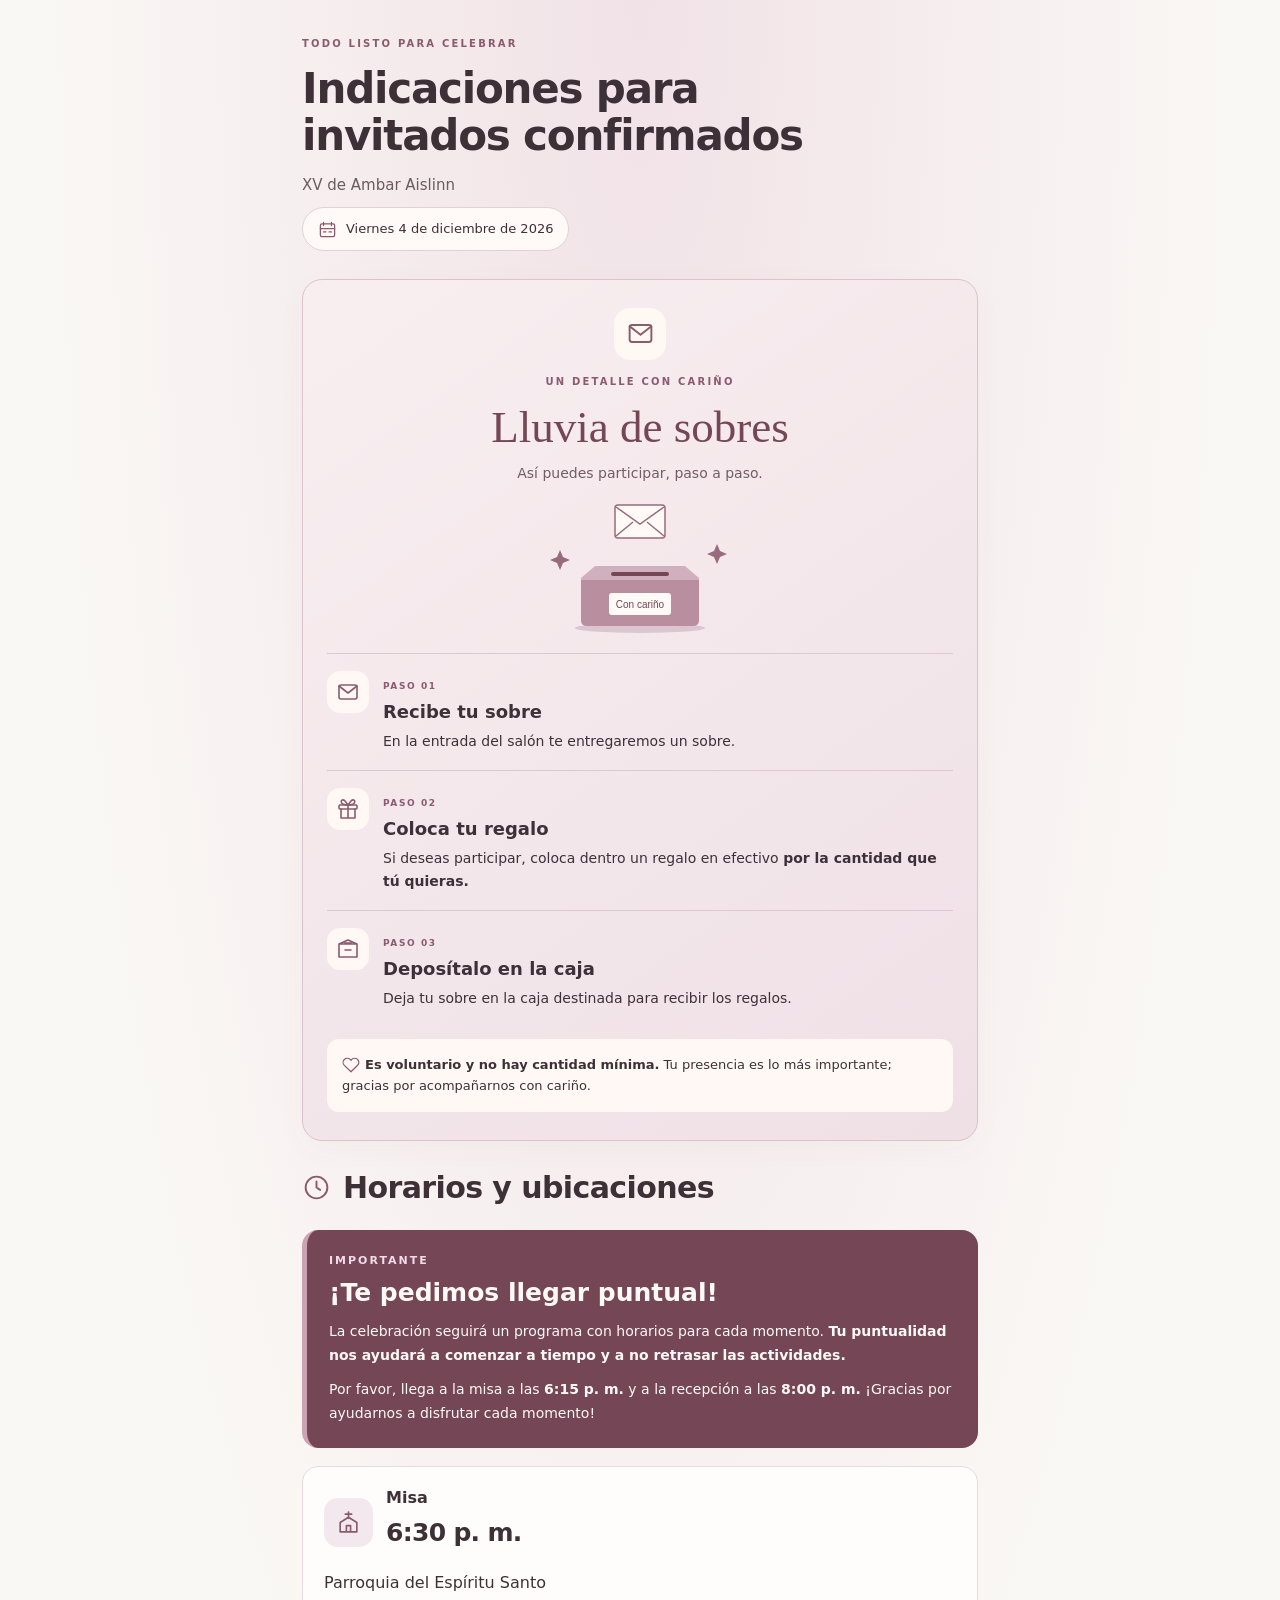
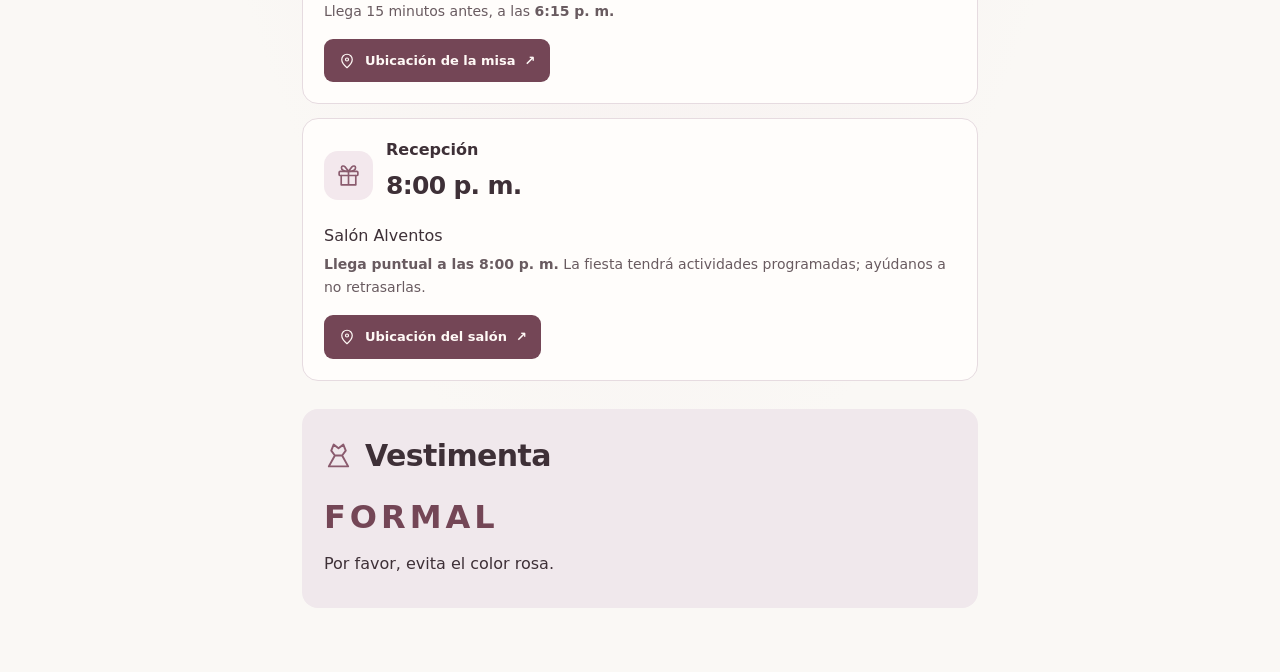
==== commit 8e139dd2: "Destaca puntualidad para respetar horarios de la celebración" ====
--- a/confirmados.html
+++ b/confirmados.html
@@ -57,6 +57,11 @@
 .formal{font-size:32px;letter-spacing:4px;color:#744656;line-height:1.2;margin:15px 0}
 @media(max-width:380px){main{padding:25px 16px}.envelopes{padding:24px 18px}.date-chip{font-size:11px}.steps li{gap:10px}}
 
+
+.punctuality{background:#744656;color:#fffaf6;border-radius:16px;padding:22px;margin:0 0 18px;border-left:5px solid #cda3b4}
+.punctuality-label{font-size:11px;font-weight:700;letter-spacing:2px;margin:0 0 8px;color:#f2dce5}
+.punctuality h3{font-size:25px;line-height:1.2;margin:0 0 12px}
+.punctuality p:not(.punctuality-label){font-size:14px;line-height:1.7;margin:10px 0 0}
 </style>
 </head>
 <body>
@@ -90,6 +95,12 @@
 </section>
 <section aria-labelledby="horarios">
 <h2 id="horarios" class="section-title"><svg class="icon" viewBox="0 0 24 24" fill="none" stroke="currentColor" stroke-width="1.6" stroke-linecap="round" stroke-linejoin="round" aria-hidden="true" focusable="false"><circle cx="12" cy="12" r="9"/><path d="M12 7v5l3 2"/></svg> Horarios y ubicaciones</h2>
+<aside class="punctuality" aria-labelledby="puntualidad">
+<p class="punctuality-label">IMPORTANTE</p>
+<h3 id="puntualidad">¡Te pedimos llegar puntual!</h3>
+<p>La celebración seguirá un programa con horarios para cada momento. <strong>Tu puntualidad nos ayudará a comenzar a tiempo y a no retrasar las actividades.</strong></p>
+<p>Por favor, llega a la misa a las <strong>6:15 p. m.</strong> y a la recepción a las <strong>8:00 p. m.</strong> ¡Gracias por ayudarnos a disfrutar cada momento!</p>
+</aside>
 <div class="schedule-item">
 <div class="venue-heading"><svg class="icon" viewBox="0 0 24 24" fill="none" stroke="currentColor" stroke-width="1.6" stroke-linecap="round" stroke-linejoin="round" aria-hidden="true" focusable="false"><path d="M12 2v6M9 4h6M4 12l8-5 8 5v9H4Z M10 21v-6h4v6"/></svg><div><h3>Misa</h3><p class="event-time">6:30 p. m.</p></div></div>
 <p>Parroquia del Espíritu Santo</p>
@@ -99,7 +110,7 @@
 <div class="schedule-item">
 <div class="venue-heading"><svg class="icon" viewBox="0 0 24 24" fill="none" stroke="currentColor" stroke-width="1.6" stroke-linecap="round" stroke-linejoin="round" aria-hidden="true" focusable="false"><rect x="3" y="8" width="18" height="4" rx="1"/><path d="M5 12v9h14v-9M12 8v13"/><path d="M12 8C2 8 5 0 9 4l3 4c10 0 7-8 3-4l-3 4"/></svg><div><h3>Recepción</h3><p class="event-time">8:00 p. m.</p></div></div>
 <p>Salón Alventos</p>
-<p class="small">Por favor, llega puntualmente.</p>
+<p class="small"><strong>Llega puntual a las 8:00 p. m.</strong> La fiesta tendrá actividades programadas; ayúdanos a no retrasarlas.</p>
 <a href="https://maps.app.goo.gl/Tyvag7RxmKfdYtEX9?g_st=ac" target="_blank" rel="noopener noreferrer"><svg class="icon" viewBox="0 0 24 24" fill="none" stroke="currentColor" stroke-width="1.6" stroke-linecap="round" stroke-linejoin="round" aria-hidden="true" focusable="false"><path d="M19 10c0 5-7 11-7 11S5 15 5 10a7 7 0 1 1 14 0Z"/><circle cx="12" cy="10" r="2"/></svg> Ubicación del salón <span aria-hidden="true">↗</span></a>
 </div>
 </section>
